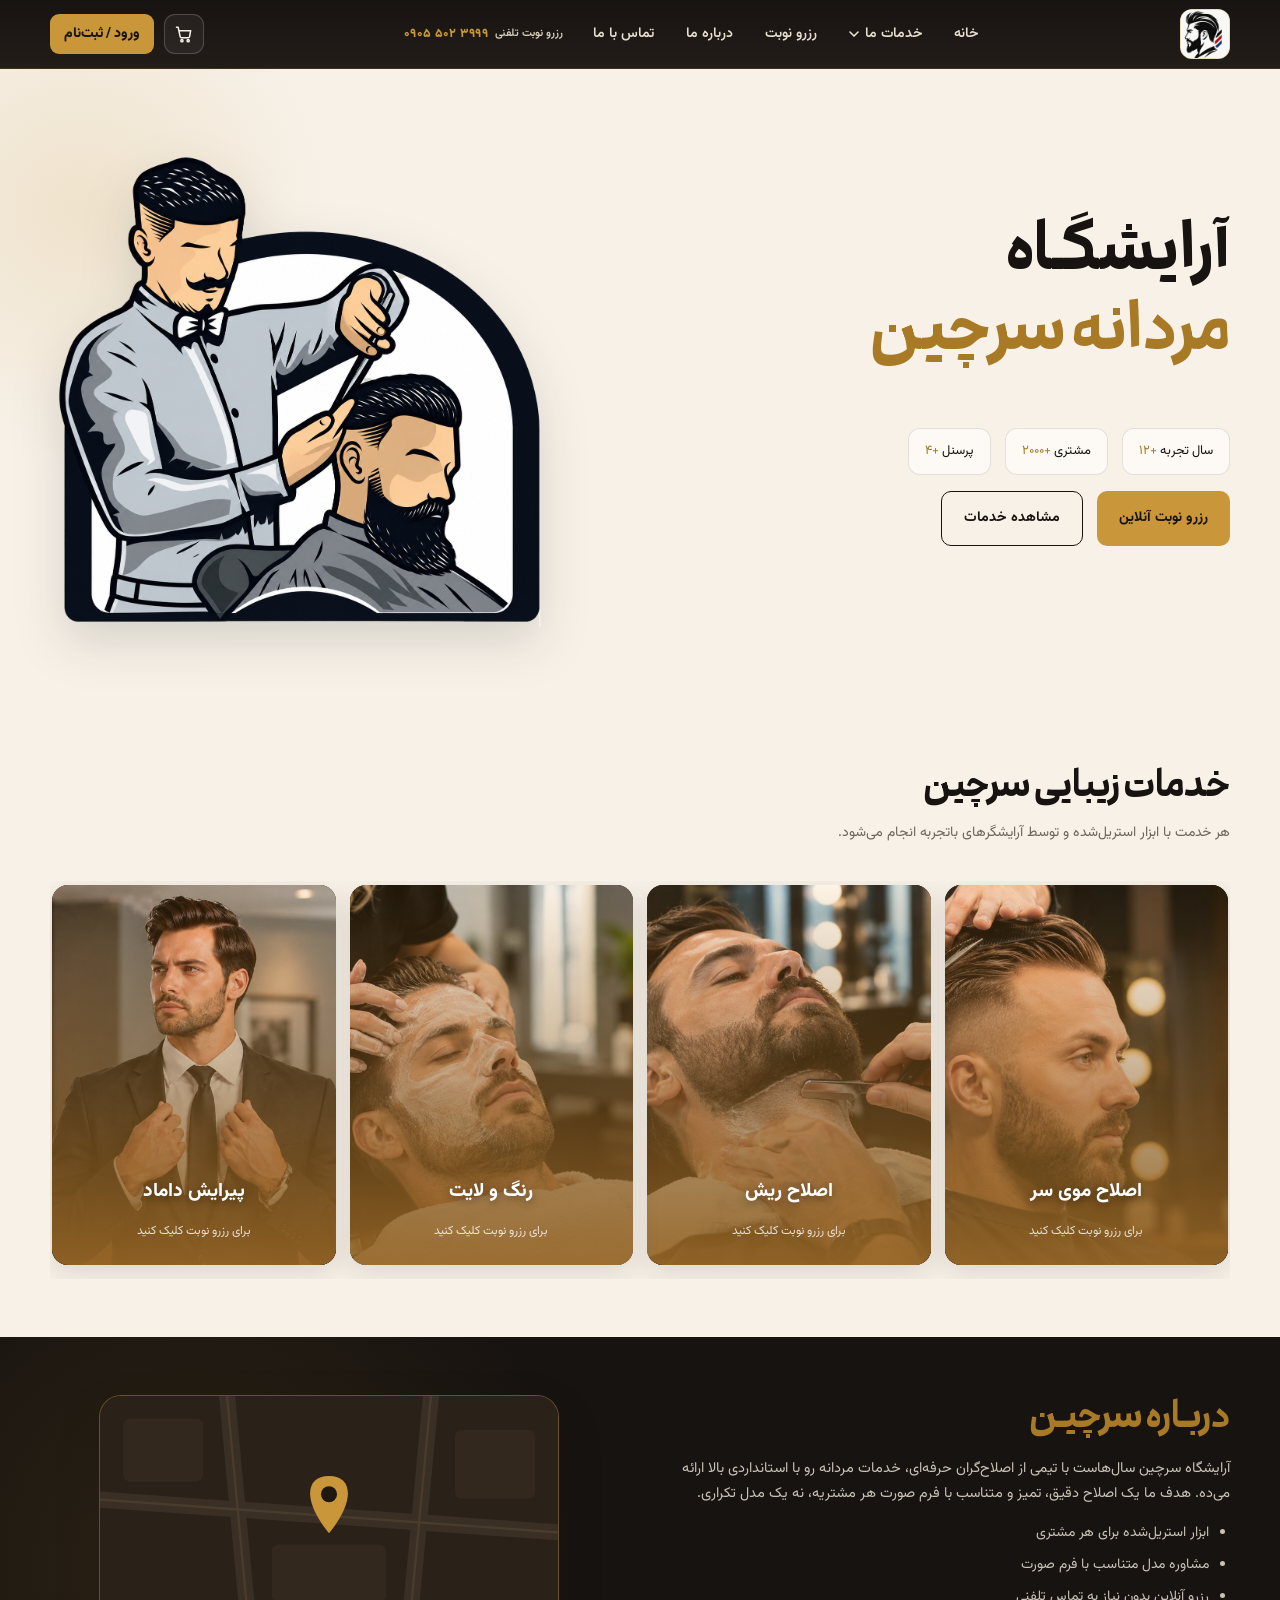
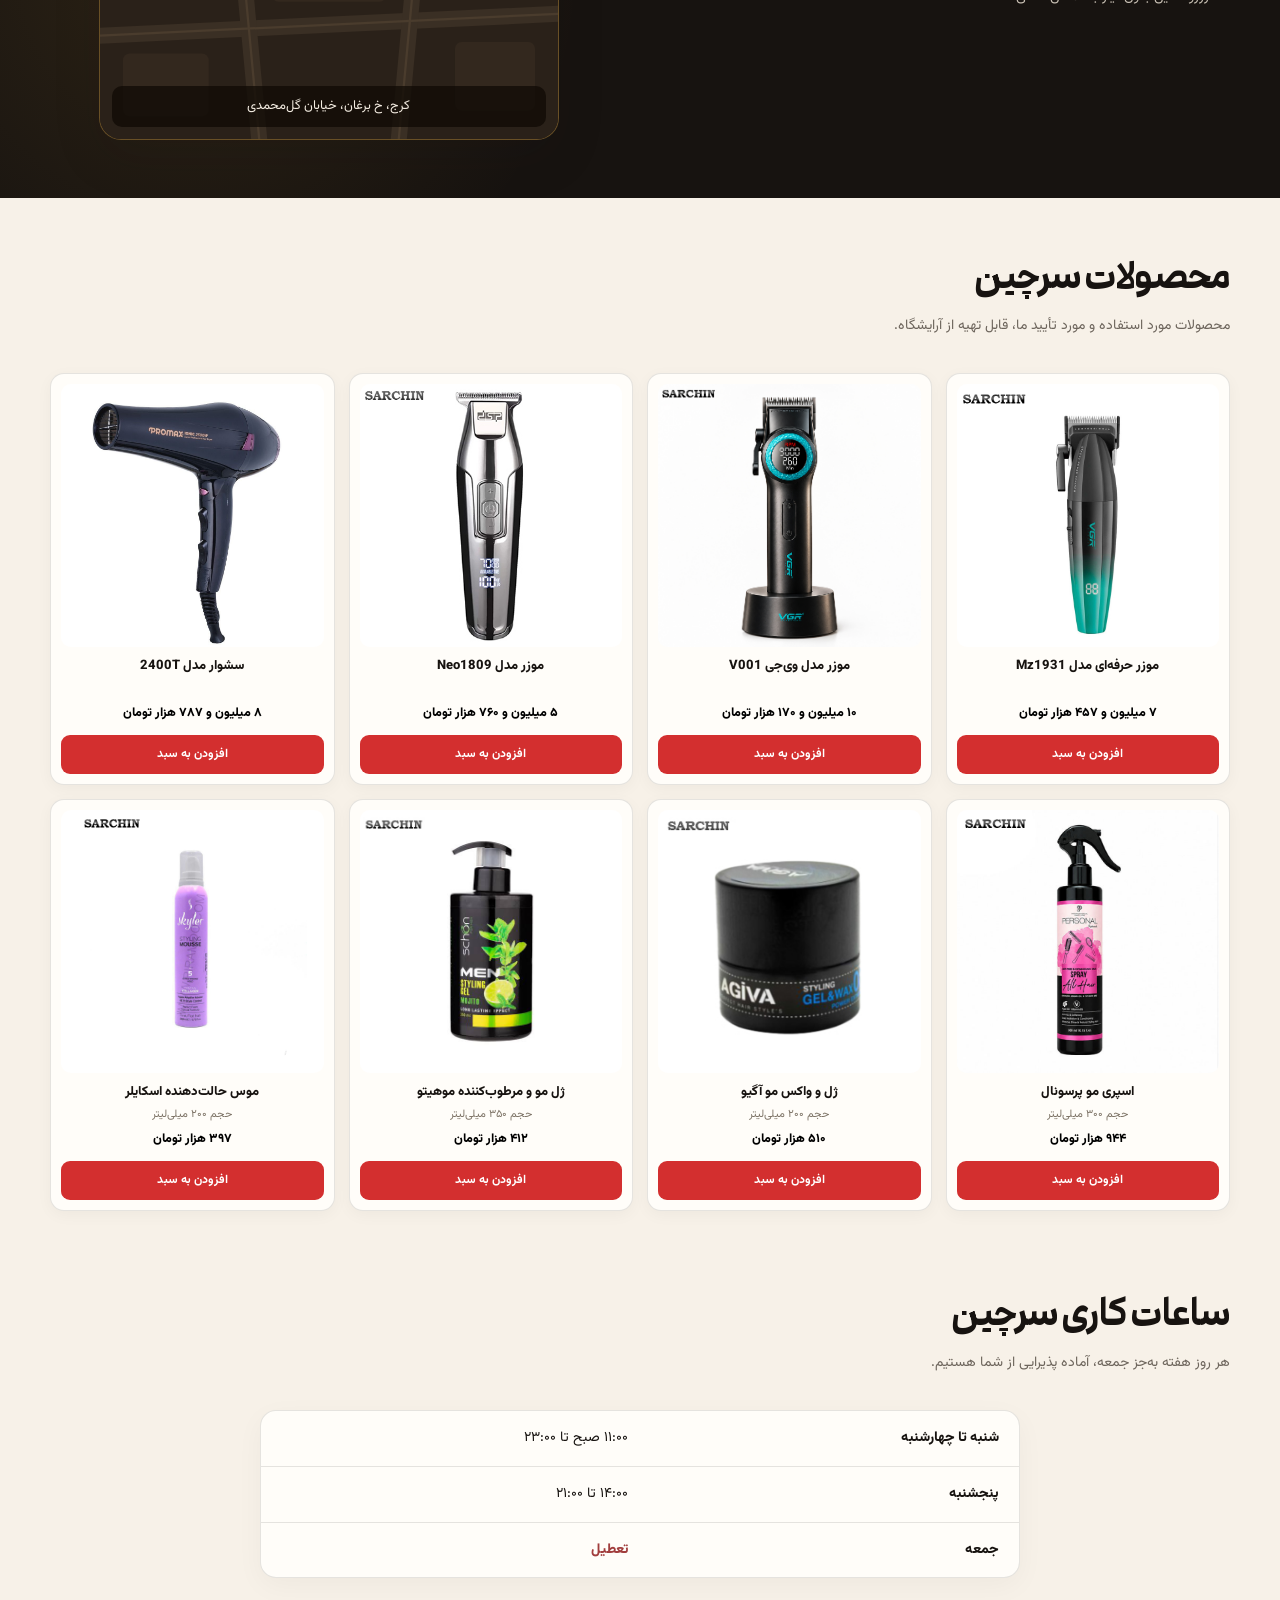
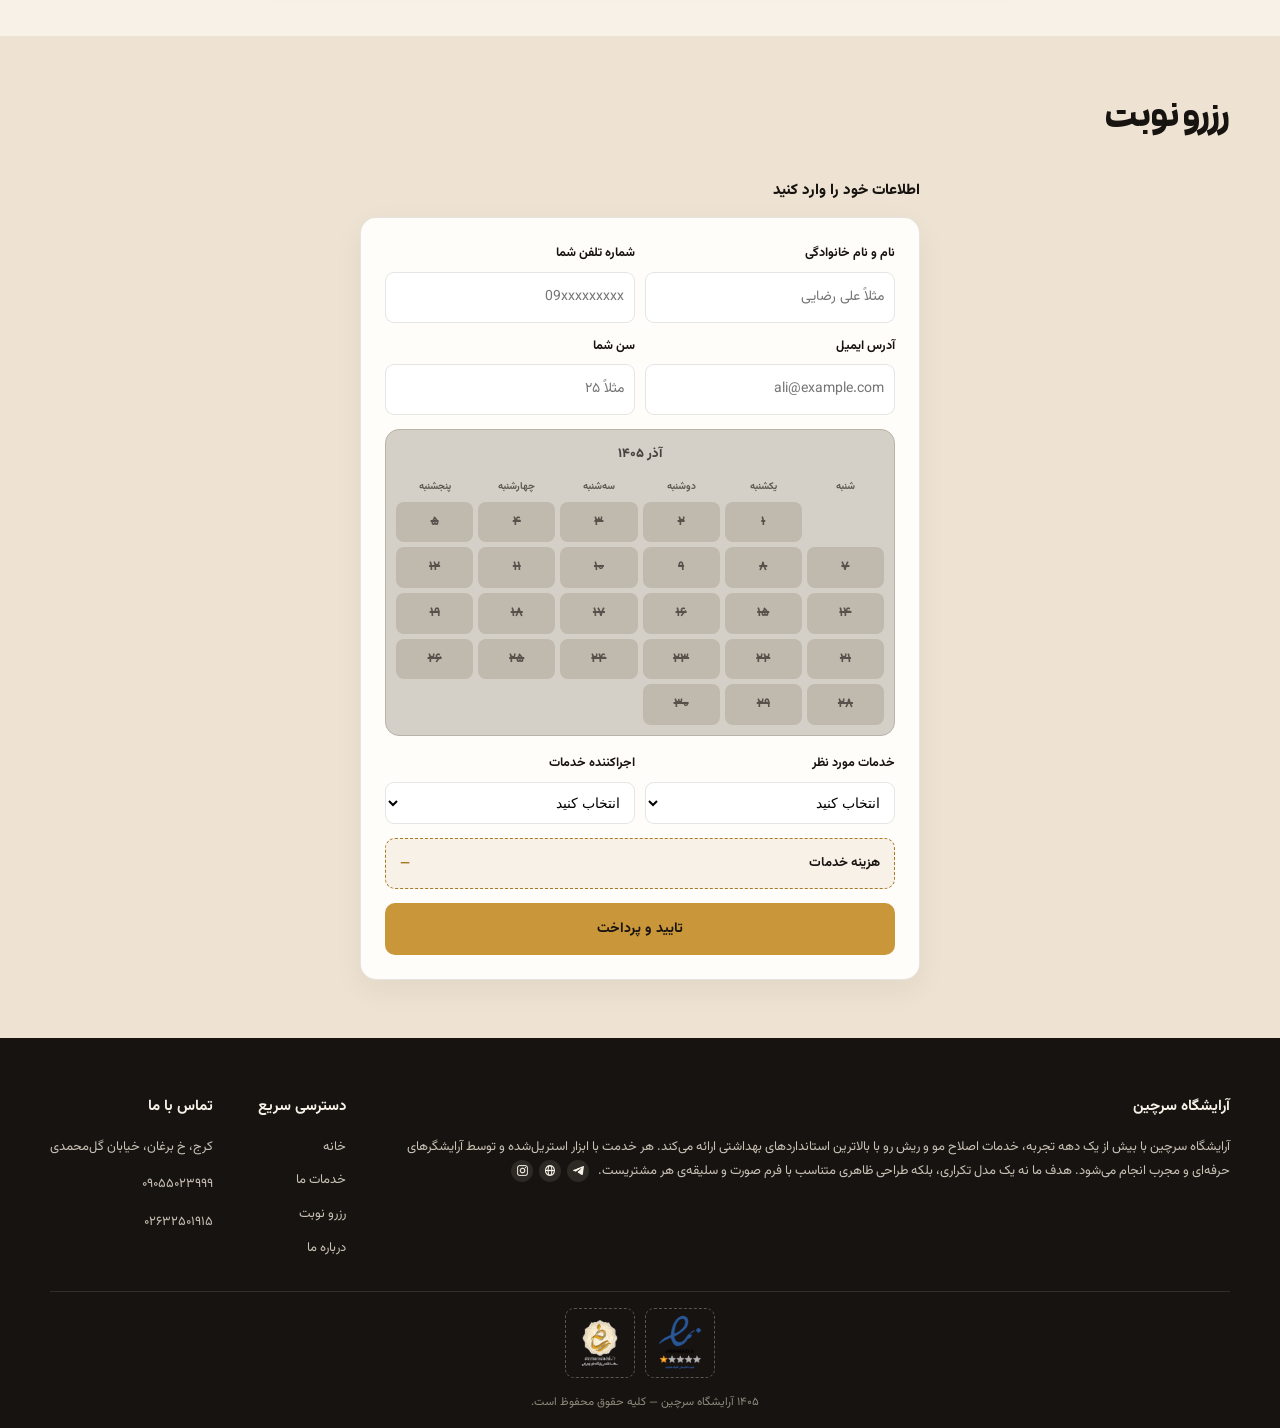
==== index.html @ 387bdfd5 "Add files via upload" ====
<!DOCTYPE html>
<html lang="fa" dir="rtl">
<head>
  <meta charset="UTF-8">
  <meta name="viewport" content="width=device-width, initial-scale=1, viewport-fit=cover">
  <meta name="theme-color" content="#171310">
  <title>آرایشگاه سرچین</title>
  <link rel="stylesheet" href="style.css">
</head>
<body>

<header class="site-header" id="siteHeader">
  <div class="wrap hdr-in">
    <button class="nav-toggle" id="navToggle" type="button" aria-label="منو" aria-expanded="false" aria-controls="mainNav"><i></i><i></i><i></i></button>
    <a class="brand-logo" href="#home" aria-label="آرایشگاه سرچین"><img src="logo.png" alt="لوگوی آرایشگاه سرچین"></a>
    <nav class="main-nav" id="mainNav" aria-label="منوی اصلی">
      <ul class="nav-list">
        <li><a class="nav-link" href="#home">خانه</a></li>
        <li class="has-sub">
          <button class="nav-link sub-toggle" type="button" aria-expanded="false">خدمات ما <svg width="10" height="6" viewBox="0 0 10 6" aria-hidden="true"><path d="M1 1l4 4 4-4" fill="none" stroke="currentColor" stroke-width="1.6" stroke-linecap="round"/></svg></button>
          <ul class="sub-menu">
            <li><a href="#services">اصلاح موی سر</a></li>
            <li><a href="#services">اصلاح ریش</a></li>
            <li><a href="#services">فر و سشوار</a></li>
            <li><a href="#services">پیرایش داماد</a></li>
            <li><a href="#services">رنگ و لایت</a></li>
          </ul>
        </li>
        <li><a class="nav-link" href="#booking">رزرو نوبت</a></li>
        <li><a class="nav-link" href="#about">درباره ما</a></li>
        <li><a class="nav-link" href="#contact">تماس با ما</a></li>
        <li class="phone-li"><a class="hdr-phone" href="tel:09055023999"><span>رزرو نوبت تلفنی</span><b dir="ltr">۰۹۰۵ ۵۰۲ ۳۹۹۹</b></a></li>
      </ul>
    </nav>
    <div class="hdr-tools">
    <button class="hdr-cart" id="cartFab" type="button" aria-label="سبد خرید"><svg width="20" height="20" viewBox="0 0 24 24" fill="none" stroke="currentColor" stroke-width="1.8" stroke-linecap="round" stroke-linejoin="round" aria-hidden="true"><path d="M3 4h2l2.4 11.2a1.5 1.5 0 0 0 1.5 1.2h8.2a1.5 1.5 0 0 0 1.5-1.1L20 8H6"/><circle cx="9.5" cy="20" r="1.3"/><circle cx="17" cy="20" r="1.3"/></svg><span class="cart-count" id="cartCount" hidden>۰</span></button>
    <div class="has-sub acct">
        <button class="acct-btn" id="acctBtn" type="button" aria-expanded="false">
          <span class="acct-av" id="acctAv" hidden></span>
          <span class="acct-label" id="acctLabel">ورود / ثبت‌نام</span>
          <svg class="acct-caret" width="10" height="6" viewBox="0 0 10 6" aria-hidden="true" hidden><path d="M1 1l4 4 4-4" fill="none" stroke="currentColor" stroke-width="1.6" stroke-linecap="round"/></svg>
        </button>
        <ul class="sub-menu" id="acctMenu" hidden>
          <li><a href="#booking">رزرو نوبت جدید</a></li>
          <li><button type="button" id="logoutBtn">خروج از حساب</button></li>
        </ul>
    </div>
    </div>
    <a class="hdr-phone hdr-phone-m" href="tel:09055023999"><span>رزرو نوبت تلفنی</span><b dir="ltr">۰۹۰۵ ۵۰۲ ۳۹۹۹</b></a>
  </div>
</header>
<div class="nav-backdrop" id="navBackdrop"></div>

<section class="hero" id="home">
  <div class="wrap hero-grid">
    <div class="hero-art">
      <img class="barber-image" src="logo barber.png" alt="تصویر آرایشگر در حال اصلاح مو">
    </div>

    <div class="hero-copy">

      <h1 class="font">آرایشگـاه<br><span>مردانه سرچین</span></h1>
    
  
      <ul class="hero-stats">
        <li><b>+۱۲</b> سال تجربه</li>
        <li><b>+۲۰۰۰</b> مشتری</li>
        <li><b>+۴</b> پرسنل</li>
      </ul>
      <div class="hero-cta">
        <a class="btn btn-gold" href="#booking">رزرو نوبت آنلاین</a>
        <a class="btn btn-ghost" href="#services">مشاهده خدمات</a>
      </div>
    </div>
  </div>
</section>

<section id="services">
  <div class="wrap">
    <div class="head"><h2 class="mc-heading">خدمات زیبایی سرچین</h2><p>هر خدمت با ابزار استریل‌شده و توسط آرایشگرهای باتجربه انجام می‌شود.</p></div>
    <div class="svc-row">
      <a class="svc-card" href="#booking" data-service="اصلاح موی سر"><img src="svc-haircut.jpg" alt="اصلاح موی سر" style="object-position:60% 50%" loading="lazy"><div class="svc-txt"><h3>اصلاح موی سر</h3><span class="svc-cta">برای رزرو نوبت کلیک کنید</span></div></a>
      <a class="svc-card" href="#booking" data-service="اصلاح ریش"><img src="svc-beard.jpg" alt="اصلاح ریش" style="object-position:40% 50%" loading="lazy"><div class="svc-txt"><h3>اصلاح ریش</h3><span class="svc-cta">برای رزرو نوبت کلیک کنید</span></div></a>
      <a class="svc-card" href="#booking" data-service="رنگ و لایت"><img src="svc-color.jpg" alt="رنگ و لایت" style="object-position:60% 50%" loading="lazy"><div class="svc-txt"><h3>رنگ و لایت</h3><span class="svc-cta">برای رزرو نوبت کلیک کنید</span></div></a>
      <a class="svc-card" href="#booking" data-service="پیرایش داماد"><img src="svc-groom.jpg" alt="پیرایش داماد" style="object-position:50% 30%" loading="lazy"><div class="svc-txt"><h3>پیرایش داماد</h3><span class="svc-cta">برای رزرو نوبت کلیک کنید</span></div></a>
    </div>
  </div>
</section>

<section class="dark" id="about">
  <div class="wrap about-grid">
    <div>
      <p class="eyebrow mc-heading">دربـاره سرچیـن</p>
      
      <p>آرایشگاه سرچین سال‌هاست با تیمی از اصلاح‌گران حرفه‌ای، خدمات مردانه رو با استانداردی بالا ارائه می‌ده. هدف ما یک اصلاح دقیق، تمیز و متناسب با فرم صورت هر مشتریه، نه یک مدل تکراری.</p>
      <ul>
        <li>ابزار استریل‌شده برای هر مشتری</li>
        <li>مشاوره مدل متناسب با فرم صورت</li>
        <li>رزرو آنلاین بدون نیاز به تماس تلفنی</li>
      </ul>
    </div>
    <div class="about-map" aria-label="موقعیت آرایشگاه سرچین">
      <svg viewBox="0 0 400 300" preserveAspectRatio="xMidYMid slice" aria-hidden="true">
        <rect width="400" height="300" fill="#2a2119"/>
        <g stroke="#3a2f24" stroke-width="14" fill="none" stroke-linecap="round">
          <path d="M-10 90 L410 120"/><path d="M-10 210 L410 190"/><path d="M110 -10 L140 310"/><path d="M290 -10 L260 310"/>
        </g>
        <g stroke="#4a3c2d" stroke-width="2" fill="none"><path d="M-10 90 L410 120"/><path d="M-10 210 L410 190"/><path d="M110 -10 L140 310"/><path d="M290 -10 L260 310"/></g>
        <g fill="#33281e"><rect x="150" y="130" width="100" height="50" rx="6"/><rect x="20" y="20" width="70" height="55" rx="6"/><rect x="310" y="30" width="70" height="60" rx="6"/><rect x="20" y="225" width="75" height="55" rx="6"/><rect x="310" y="215" width="70" height="60" rx="6"/></g>
        <g transform="translate(200 120)"><path d="M0 0 C-22 -26 -22 -50 0 -50 C22 -50 22 -26 0 0Z" fill="#c9973a"/><circle cx="0" cy="-34" r="7" fill="#1f1811"/></g>
      </svg>
      <div class="map-label">کرج، خ برغان، خیابان گل‌محمدی</div>
    </div>
  </div>
</section>





<section id="products">
  <div class="wrap">
    <div class="head"><h2 class="mc-heading">محصولات سرچین</h2><p>محصولات مورد استفاده و مورد تأیید ما، قابل تهیه از آرایشگاه.</p></div>
    <div class="prod-row">
      <div class="prod-card" data-id="mz1931"><a class="pc-link" href="product.html?id=mz1931"><div class="pc-img"><img src="prod-mz1931 one.jpg" alt="موزر حرفه‌ای مدل Mz1931" loading="lazy"></div></a><h3><a href="product.html?id=mz1931">موزر حرفه‌ای مدل Mz1931</a></h3><span class="pc-v">&nbsp;</span><div class="pc-price">۷ میلیون و ۴۵۷ هزار تومان</div><button class="pc-add" type="button" data-add="mz1931">افزودن به سبد</button></div>
      <div class="prod-card" data-id="v001"><a class="pc-link" href="product.html?id=v001"><div class="pc-img"><img src="Premium Black Barber Clipper on Charging Stand one.jpg" alt="موزر مدل وی‌جی V001" loading="lazy"></div></a><h3><a href="product.html?id=v001">موزر مدل وی‌جی V001</a></h3><span class="pc-v">&nbsp;</span><div class="pc-price">۱۰ میلیون و ۱۷۰ هزار تومان</div><button class="pc-add" type="button" data-add="v001">افزودن به سبد</button></div>
      <div class="prod-card" data-id="neo1809"><a class="pc-link" href="product.html?id=neo1809"><div class="pc-img"><img src="prod-neo1809 one.jpg" alt="موزر مدل Neo1809" loading="lazy"></div></a><h3><a href="product.html?id=neo1809">موزر مدل Neo1809</a></h3><span class="pc-v">&nbsp;</span><div class="pc-price">۵ میلیون و ۷۶۰ هزار تومان</div><button class="pc-add" type="button" data-add="neo1809">افزودن به سبد</button></div>
      <div class="prod-card" data-id="dryer"><a class="pc-link" href="product.html?id=dryer"><div class="pc-img"><img src="prod-dryer.jpg" alt="سشوار مدل 2400T" loading="lazy"></div></a><h3><a href="product.html?id=dryer">سشوار مدل 2400T</a></h3><span class="pc-v">&nbsp;</span><div class="pc-price">۸ میلیون و ۷۸۷ هزار تومان</div><button class="pc-add" type="button" data-add="dryer">افزودن به سبد</button></div>
      <div class="prod-card" data-id="spray"><a class="pc-link" href="product.html?id=spray"><div class="pc-img"><img src="prod-spray.jpg" alt="اسپری مو پرسونال" loading="lazy"></div></a><h3><a href="product.html?id=spray">اسپری مو پرسونال</a></h3><span class="pc-v">حجم ۳۰۰ میلی‌لیتر</span><div class="pc-price">۹۴۴ هزار تومان</div><button class="pc-add" type="button" data-add="spray">افزودن به سبد</button></div>
      <div class="prod-card" data-id="agiva"><a class="pc-link" href="product.html?id=agiva"><div class="pc-img"><img src="prod-agiva.jpg" alt="ژل و واکس مو آگیو" loading="lazy"></div></a><h3><a href="product.html?id=agiva">ژل و واکس مو آگیو</a></h3><span class="pc-v">حجم ۲۰۰ میلی‌لیتر</span><div class="pc-price">۵۱۰ هزار تومان</div><button class="pc-add" type="button" data-add="agiva">افزودن به سبد</button></div>
      <div class="prod-card" data-id="mojito"><a class="pc-link" href="product.html?id=mojito"><div class="pc-img"><img src="prod-mojito.jpg" alt="ژل مو و مرطوب‌کننده موهیتو" loading="lazy"></div></a><h3><a href="product.html?id=mojito">ژل مو و مرطوب‌کننده موهیتو</a></h3><span class="pc-v">حجم ۳۵۰ میلی‌لیتر</span><div class="pc-price">۴۱۲ هزار تومان</div><button class="pc-add" type="button" data-add="mojito">افزودن به سبد</button></div>
      <div class="prod-card" data-id="mousse"><a class="pc-link" href="product.html?id=mousse"><div class="pc-img"><img src="prod-mousse.jpg" alt="موس حالت‌دهنده اسکایلر" loading="lazy"></div></a><h3><a href="product.html?id=mousse">موس حالت‌دهنده اسکایلر</a></h3><span class="pc-v">حجم ۲۰۰ میلی‌لیتر</span><div class="pc-price">۳۹۷ هزار تومان</div><button class="pc-add" type="button" data-add="mousse">افزودن به سبد</button></div>
    </div>
  </div>
</section>

<section class="hours" id="hours">
  <div class="wrap">
    <div class="head"><h2 class="mc-heading">ساعات کاری سرچین</h2><p>هر روز هفته به‌جز جمعه، آماده پذیرایی از شما هستیم.</p></div>
    <table>
      <tr><td>شنبه تا چهارشنبه</td><td>۱۱:۰۰ صبح تا ۲۳:۰۰</td></tr>
      <tr><td>پنجشنبه</td><td>۱۴:۰۰ تا ۲۱:۰۰</td></tr>
      <tr><td>جمعه</td><td class="closed">تعطیل</td></tr>
    </table>
  </div>
</section>

<section class="booking" id="booking">
  <div class="wrap">
    <div class="head"><h2 class="mc-heading">رزرو نوبت</h2></div>
    <div class="booking-box">
      <p class="bf-title">اطلاعات خود را وارد کنید</p>
      <form class="bookform" id="bookform">
        <div class="bf-grid">
          <div class="f"><label for="name">نام و نام خانوادگی</label><input id="name" required placeholder="مثلاً علی رضایی"></div>
          <div class="f"><label for="phone">شماره تلفن شما</label><input id="phone" class="ltr-field" required placeholder="09xxxxxxxxx" inputmode="numeric" dir="ltr" maxlength="11" pattern="[0-9]*"></div>
          <div class="f"><label for="email">آدرس ایمیل</label><input id="email" type="email" required placeholder="ali@example.com" dir="ltr" class="ltr-field"></div>
          <div class="f"><label for="age">سن شما</label><input id="age" type="number" min="1" max="120" required placeholder="مثلاً ۲۵" inputmode="numeric"></div>
        </div>
        <div class="cal" id="cal" aria-label="تقویم نوبت‌ها">
          <div class="cal-t" id="calTitle"></div>
          <div class="cal-w"><span>شنبه</span><span>یکشنبه</span><span>دوشنبه</span><span>سه‌شنبه</span><span>چهارشنبه</span><span>پنجشنبه</span></div>
          <div class="cal-g" id="calGrid"></div>
        </div>
        <div class="bf-grid">
          <div class="f"><label for="service">خدمات مورد نظر</label>
            <select id="service" required>
              <option value="" disabled selected>انتخاب کنید</option>
              <option value="اصلاح موی سر">اصلاح موی سر</option>
              <option value="اصلاح ریش">اصلاح ریش</option>
              <option value="رنگ و لایت">رنگ و لایت</option>
              <option value="فرم و سشوار">فر و سشوار</option>
              <option value="پیرایش داماد">پیرایش داماد</option>
              <option value="پاکسازی پوست">پاکسازی پوست</option>
            </select></div>
          <div class="f"><label for="provider">اجراکننده خدمات</label>
            <select id="provider"><option value="">انتخاب کنید</option></select></div>
        </div>
        <div class="cost"><span>هزینه خدمات</span><b id="cost">—</b></div>
        <button class="btn btn-gold" type="submit">تایید و پرداخت</button>
        <div class="ok" id="ok">نوبت شما ثبت شد. منتظرتون هستیم!</div>
      </form>
    </div>
  </div>
</section>

<footer id="contact">
  <div class="wrap">
    <div class="fgrid">
      <div class="f-about">
        
        <div class="f-text">
        <h4>آرایشگاه سرچین</h4>
        <p>آرایشگاه سرچین با بیش از یک دهه تجربه، خدمات اصلاح مو و ریش رو با بالاترین استانداردهای بهداشتی ارائه می‌کند.
          هر خدمت با ابزار استریل‌شده و توسط آرایشگرهای حرفه‌ای و مجرب انجام می‌شود.
          هدف ما نه یک مدل تکراری، بلکه طراحی ظاهری متناسب با فرم صورت و سلیقه‌ی هر مشتریست. <span class="soc-in"><a href="#" aria-label="تلگرام"><img src="icon-telegram-paper.png" alt="تلگرام"></a><a href="#" aria-label="وب‌سایت"><img src="icon-web-paper.png" alt="وب‌سایت"></a><a href="#" aria-label="اینستاگرام"><img src="icon-instagram-paper.png" alt="اینستاگرام"></a></span></p>
        </div>
      </div>
      <div class="f-quick"><h4>دسترسی سریع</h4><a href="#home">خانه</a><a href="#services">خدمات ما</a><a href="#booking">رزرو نوبت</a><a href="#about">درباره ما</a></div>
      <div class="f-contact">
        <h4>تماس با ما</h4>
        <p class="addr-line">کرج، خ برغان، خیابان گل‌محمدی</p>
        <p class="phone-line"><span dir="ltr">۰۹۰۵۵۰۲۳۹۹۹</span></p>
        <p class="phone-line"><span dir="ltr">۰۲۶۳۲۵۰۱۹۱۵</span></p>
      </div>
    </div>
    
    <div class="trust-block">
      <p> </p>
      <div class="trustrow">
      
        <div class="trust"><img src="enamad.png"  class="namad" ></div>
        <div class="trust"><img src="samandehi.png" class="namad"></div>
      </div>
    </div>
    <div class="bottom"><span> ۱۴۰۵ آرایشگاه سرچین — کلیه حقوق محفوظ است.</span><span></span></div>
  </div>
</footer>

<div class="modal-overlay" id="authModal">
  <div class="modal-box">
    <button class="modal-close" id="authClose" type="button" aria-label="بستن">×</button>

    <div class="modal-steps">
      <span class="step-dot active" data-step="1"></span>
      <span class="step-dot" data-step="2"></span>
      <span class="step-dot" data-step="3"></span>
    </div>

    <div class="modal-step active" data-step="1">
      <h3>ورود / ثبت‌نام</h3>
      <p class="sub">برای رزرو نوبت، مشخصاتتون رو وارد کنید</p>
      <label for="authName">نام و نام خانوادگی</label>
      <input id="authName" placeholder="مثلاً علی رضایی">
      <div class="modal-error" id="authNameErr">لطفاً نام و نام خانوادگی رو وارد کنید</div>
      <div class="modal-actions"><button class="btn btn-gold" id="toStep2" type="button">ادامه</button></div>
    </div>

    <div class="modal-step" data-step="2">
      <h3>شماره تماس</h3>
      <p class="sub">کد تایید به این شماره پیامک می‌شه</p>
      <label for="authPhone">شماره موبایل</label>
      <input id="authPhone" class="ltr-field" dir="ltr" inputmode="numeric" maxlength="11" pattern="[0-9]*" placeholder="09xxxxxxxxx">
      <div class="modal-error" id="authPhoneErr">شماره موبایل معتبر نیست</div>
      <div class="modal-actions">
        <button class="btn btn-ghost" id="toStep1" type="button">بازگشت</button>
        <button class="btn btn-gold" id="toStep3" type="button">ارسال کد</button>
      </div>
    </div>

    <div class="modal-step" data-step="3">
      <h3>کد تایید</h3>
      <p class="sub" id="otpSubText">کد ۴ رقمی ارسال‌شده رو وارد کنید</p>
      <div class="otp-row" dir="ltr">
        <input class="otp-digit" maxlength="1" inputmode="numeric" pattern="[0-9]*">
        <input class="otp-digit" maxlength="1" inputmode="numeric" pattern="[0-9]*">
        <input class="otp-digit" maxlength="1" inputmode="numeric" pattern="[0-9]*">
        <input class="otp-digit" maxlength="1" inputmode="numeric" pattern="[0-9]*">
      </div>
      <div class="modal-error" id="authOtpErr">کد وارد شده صحیح نیست</div>
      <div class="modal-actions">
        <button class="btn btn-ghost" id="toStep2b" type="button">بازگشت</button>
        <button class="btn btn-gold" id="verifyOtp" type="button">تایید و ورود</button>
      </div>
    </div>

    <div class="modal-success" id="authSuccess">
      <div class="ok-icon">✓</div>
      <p style="font-weight:800;margin:0 0 4px">خوش اومدید!</p>
      <p style="color:var(--muted);font-size:13px;margin:0">ورود شما با موفقیت انجام شد</p>
    </div>
  </div>
</div>

<script>
// شمارنده‌ی ورود برای اعداد بخش آمار
function animateStats(){
  const items=[...document.querySelectorAll('.hero-stats li')];
  items.forEach((li,index)=>{
    const b=li.querySelector('b');
    if(!b) return;
    const raw=b.textContent.trim();
    const digits=raw.replace(/[^۰-۹0-9]/g,'');
    const target=parseInt(digits.replace(/[۰-۹]/g,d=>String('۰۱۲۳۴۵۶۷۸۹'.indexOf(d))),10);
    if(Number.isNaN(target)) return;
    const prefix=raw.startsWith('+')?' +'.trim():'';
    const plus=raw.includes('+');
    b.textContent=(plus?'+':'')+'۰';
    setTimeout(()=>{
      li.classList.add('counter-ready');
      setTimeout(()=>{
        const start=performance.now(),duration=1200;
        const tick=(now)=>{
          const p=Math.min((now-start)/duration,1), eased=1-Math.pow(1-p,3);
          const n=Math.round(target*eased);
          const fa=String(n).replace(/\d/g,d=>'۰۱۲۳۴۵۶۷۸۹'[d]);
          b.textContent=(plus?'+':'')+fa;
          if(p<1) requestAnimationFrame(tick);
        };
        requestAnimationFrame(tick);
      },650);
    },index*180);
  });
}
if(document.readyState==='loading') document.addEventListener('DOMContentLoaded',animateStats); else animateStats();

// ورود متن آرایشگاه سرچین و دکمه‌های رزرو/مشاهده خدمات، هم‌سبک با باکس‌های آمار
function animateHeroIntro(){
  const title=document.querySelector('.hero h1');
  const ctas=[...document.querySelectorAll('.hero-cta .btn')];
  if(title) setTimeout(()=>title.classList.add('reveal-ready'),60);
  ctas.forEach((btn,i)=>setTimeout(()=>btn.classList.add('reveal-ready'),160+i*140));
}
if(document.readyState==='loading') document.addEventListener('DOMContentLoaded',animateHeroIntro); else animateHeroIntro();

/* ---- اصلاح لندینگ اولیه وقتی آدرس با # باز میشه (مثلاً #about) ---- */
(function(){
  function fixHashScroll(){
    if(!location.hash) return;
    const target=document.querySelector(location.hash);
    if(!target) return;
    const y=target.getBoundingClientRect().top+window.pageYOffset-14;
    window.scrollTo(0,Math.max(y,0));
  }
  window.addEventListener('load',()=>{setTimeout(fixHashScroll,60);setTimeout(fixHashScroll,350)});
})();

/* ---- تقویم ماه جاری (شمسی): شنبه تا پنجشنبه، همه خط‌خورده ---- */
(function(){
  const grid=document.getElementById('calGrid'),title=document.getElementById('calTitle');
  let cells=[],pad=0,label='مهر ۱۴۰۵';
  try{
    const fa=n=>n.toLocaleString('fa-IR',{useGrouping:false});
    const fmt=new Intl.DateTimeFormat('en-u-ca-persian',{month:'numeric',day:'numeric'});
    const pp=dt=>{const o={};fmt.formatToParts(dt).forEach(x=>o[x.type]=+x.value);return o};
    const t=new Date();t.setHours(12,0,0,0);
    const p0=pp(t),first=new Date(t);first.setDate(t.getDate()-(p0.day-1));
    const cur=new Date(first);
    for(let i=0;i<32&&pp(cur).month===p0.month;i++){cells.push({idx:(cur.getDay()+1)%7,d:pp(cur).day});cur.setDate(cur.getDate()+1)}
    pad=cells[0].idx===6?0:cells[0].idx;
    cells=cells.filter(c=>c.idx!==6).map(c=>fa(c.d));
    const lp={};new Intl.DateTimeFormat('fa-IR-u-ca-persian',{month:'long',year:'numeric'}).formatToParts(t).forEach(x=>lp[x.type]=x.value);label=lp.month+' '+lp.year;
  }catch(e){
    pad=4;cells=[];for(let d=1;d<=30;d++){if(![3,10,17,24].includes(d))cells.push(String(d).replace(/\d/g,x=>'۰۱۲۳۴۵۶۷۸۹'[x]))}
  }
  title.textContent=label;
  for(let i=0;i<pad;i++)grid.appendChild(Object.assign(document.createElement('i'),{className:'e'}));
  cells.forEach(t=>{const i=document.createElement('i');i.textContent=t;grid.appendChild(i)});
})();

/* ---- هزینه‌ی خدمات ---- */
const prices={'اصلاح موی سر':'از ۲۵۰ هزار تومان','اصلاح ریش':'از ۱۸۰ هزار تومان','رنگ و لایت':'از ۴۵۰ هزار تومان','پیرایش داماد':'از ۹۰۰ هزار تومان'};
document.getElementById('service').addEventListener('change',e=>{document.getElementById('cost').textContent=prices[e.target.value]||'—'});
const formEl=document.getElementById('bookform');

/* ---- کاروسل عمومی (برای بخش «درباره سرچین» و «نظرات مشتریان») ---- */
function makeCarousel({slides,dotsEl,wheelEl,dotLabel}){
  const count=slides.length;
  let index=0;
  if(!count)return;


  function render(){
    slides.forEach((slide,i)=>{
      const diff=(i-index+count)%count;
      let pos='hidden';
      if(diff===0)pos='center';else if(diff===1)pos='right';else if(diff===count-1)pos='left';
      slide.dataset.pos=pos;
    });
  }
  render();

  const next=()=>{index=(index+1)%count;render()};
  const prev=()=>{index=(index-1+count)%count;render()};
  slides.forEach(slide=>{slide.addEventListener('click',()=>{const pos=slide.dataset.pos;if(pos==='left')prev();else if(pos==='right')next()})});

  if(wheelEl){
    let wheelLock=false;
    wheelEl.addEventListener('wheel',e=>{
      e.preventDefault();
      if(wheelLock)return;
      const delta=Math.abs(e.deltaX)>Math.abs(e.deltaY)?e.deltaX:e.deltaY;
      if(Math.abs(delta)<12)return;
      wheelLock=true;
      if(delta>0)next();else prev();
      setTimeout(()=>wheelLock=false,420);
    },{passive:false});

    let touchStartX=null;
    wheelEl.addEventListener('touchstart',e=>{touchStartX=e.touches[0].clientX},{passive:true});
    wheelEl.addEventListener('touchend',e=>{
      if(touchStartX===null)return;
      const dx=e.changedTouches[0].clientX-touchStartX;
      if(Math.abs(dx)>40){if(dx<0)next();else prev()}
      touchStartX=null;
    });
  }
}

makeCarousel({
  slides:[...document.querySelectorAll('.car-slide')],
  wheelEl:document.getElementById('carViewport'),
  dotLabel:'تصویر'
});

const phoneInput=document.getElementById('phone');
phoneInput.addEventListener('input',()=>{phoneInput.value=phoneInput.value.replace(/[^0-9]/g,'')});

formEl.addEventListener('submit',e=>{e.preventDefault();document.getElementById('ok').style.display='block'});

/* ---- Auth modal (ورود / ثبت‌نام) ---- */
const authModal=document.getElementById('authModal');
const stepDots=[...document.querySelectorAll('.step-dot')];
const modalSteps=[...document.querySelectorAll('.modal-step')];
const authSuccess=document.getElementById('authSuccess');

document.getElementById('authClose').addEventListener('click',closeAuthModal);
authModal.addEventListener('click',e=>{if(e.target===authModal)closeAuthModal()});
document.addEventListener('keydown',e=>{if(e.key==='Escape')closeAuthModal()});

function openAuthModal(){
  authModal.classList.add('open');
  document.body.style.overflow='hidden';
  authSuccess.style.display='none';
  document.querySelector('.modal-steps').style.display='flex';
  modalSteps.forEach(s=>s.style.display='');
  goStep(1);
  document.getElementById('authName').value='';
  document.getElementById('authPhone').value='';
  document.querySelectorAll('.otp-digit').forEach(d=>d.value='');
  document.querySelectorAll('.modal-error').forEach(el=>el.style.display='none');
}
function closeAuthModal(){authModal.classList.remove('open');document.body.style.overflow=''}
function goStep(n){
  modalSteps.forEach(s=>s.classList.toggle('active',+s.dataset.step===n));
  stepDots.forEach(d=>d.classList.toggle('active',+d.dataset.step<=n));
}

document.getElementById('toStep2').onclick=()=>{
  const v=document.getElementById('authName').value.trim();
  document.getElementById('authNameErr').style.display=v?'none':'block';
  if(!v)return;
  goStep(2);
};
document.getElementById('toStep1').onclick=()=>goStep(1);
document.getElementById('toStep2b').onclick=()=>goStep(2);

const authPhone=document.getElementById('authPhone');
authPhone.addEventListener('input',()=>{authPhone.value=authPhone.value.replace(/[^0-9]/g,'').slice(0,11)});

document.getElementById('toStep3').onclick=()=>{
  const v=authPhone.value;
  const ok=/^09[0-9]{9}$/.test(v);
  document.getElementById('authPhoneErr').style.display=ok?'none':'block';
  if(!ok)return;
  document.getElementById('otpSubText').textContent='کد ۴ رقمی ارسال‌شده به '+v+' رو وارد کنید';
  goStep(3);
  setTimeout(()=>document.querySelector('.otp-digit').focus(),50);
};

const otpDigits=[...document.querySelectorAll('.otp-digit')];
otpDigits.forEach((inp,i)=>{
  inp.addEventListener('input',()=>{
    inp.value=inp.value.replace(/[^0-9]/g,'').slice(0,1);
    if(inp.value && otpDigits[i+1])otpDigits[i+1].focus();
  });
  inp.addEventListener('keydown',e=>{
    if(e.key==='Backspace' && !inp.value && otpDigits[i-1]){otpDigits[i-1].focus()}
  });
});

document.getElementById('verifyOtp').onclick=()=>{
  const code=otpDigits.map(d=>d.value).join('');
  const ok=code.length===4;
  document.getElementById('authOtpErr').style.display=ok?'none':'block';
  if(!ok)return;
  modalSteps.forEach(s=>s.style.display='none');
  document.querySelector('.modal-steps').style.display='none';
  setUser(document.getElementById('authName').value.trim());
  authSuccess.style.display='block';
  setTimeout(closeAuthModal,1600);
};

/* ---- Header ---- */
const hdr=document.getElementById('siteHeader'),navToggle=document.getElementById('navToggle'),
      navBackdrop=document.getElementById('navBackdrop');
const mobileMQ=window.matchMedia('(max-width:860px)');
function closeSubs(except){document.querySelectorAll('.has-sub').forEach(li=>{if(li!==except){li.classList.remove('open');const b=li.querySelector(':scope>button');if(b)b.setAttribute('aria-expanded','false')}})}
function setNav(open){document.body.classList.toggle('nav-open',open);navToggle.setAttribute('aria-expanded',open);if(!open)closeSubs()}
navToggle.onclick=()=>setNav(!document.body.classList.contains('nav-open'));
navBackdrop.onclick=()=>setNav(false);
document.querySelectorAll('.has-sub>button').forEach(b=>b.addEventListener('click',e=>{
  if(b.id==='acctBtn'&&!getUser()){setNav(false);openAuthModal();return}
  const li=b.parentElement,open=!li.classList.contains('open');
  closeSubs(li);li.classList.toggle('open',open);b.setAttribute('aria-expanded',open);e.stopPropagation();
}));
document.addEventListener('click',()=>closeSubs());
document.querySelectorAll('.main-nav a').forEach(a=>a.addEventListener('click',()=>{closeSubs();setNav(false)}));
mobileMQ.addEventListener('change',()=>setNav(false));
window.addEventListener('scroll',()=>hdr.classList.toggle('scrolled',scrollY>10),{passive:true});
/* service cards -> preselect service in booking form */
document.querySelectorAll('.svc-card').forEach(c=>c.addEventListener('click',()=>{const s=document.getElementById('service');if(s){s.value=c.dataset.service;s.dispatchEvent(new Event('change'))}}));

/* ---- Logged-in user ---- */
function getUser(){try{return localStorage.getItem('sarchin_user')||''}catch(e){return ''}}
function setUser(n){try{n?localStorage.setItem('sarchin_user',n):localStorage.removeItem('sarchin_user')}catch(e){}renderUser()}
function renderUser(){
  const n=getUser(),btn=document.getElementById('acctBtn');
  document.getElementById('acctLabel').textContent=n||'ورود / ثبت‌نام';
  const av=document.getElementById('acctAv');av.hidden=!n;av.textContent=n?[...n][0]:'';
  document.querySelector('.acct-caret').hidden=!n;
  document.getElementById('acctMenu').hidden=!n;
  btn.classList.toggle('logged',!!n);
  if(!n)document.querySelector('.acct').classList.remove('open');
  const nameInput=document.getElementById('name');if(n&&nameInput&&!nameInput.value)nameInput.value=n;
}
document.getElementById('logoutBtn').onclick=()=>{setUser('');setNav(false)};
renderUser();
/* ورود از صفحه محصول: index.html?login=1 */
try{if(new URLSearchParams(location.search).get('login')==='1'&&!getUser()){openAuthModal();history.replaceState(null,'',location.pathname+location.hash)}}catch(e){}

</script>

<script src="products.js"></script>
<script src="cart.js"></script>
</body>
</html>
---- style.css ----
@import url('https://fonts.googleapis.com/css2?family=Vazirmatn:wght@400;500;600;700;800&family=Lalezar&display=swap');

@font-face{
  font-family: 'MCArtwork';
  src: url('mcartwork-bold.ttf') format('truetype');
  font-weight: 700;
  font-style: normal;
  font-display: swap;
}

:root{
  --ink:#171310;
  --paper:#f7f1e8;
  --paper2:#eee3d2;
  --white:#fffdf9;
  --gold:#c9973a;
  --gold-d:#a97a26;
  --red:#8c3a3a;
  --navy:#233f63;
  --muted:#6d655c;
  --line:rgba(23,19,16,.11);
  --shadow:0 18px 50px rgba(31,24,17,.10);
  --radius:18px;
}

*{box-sizing:border-box}
html{scroll-behavior:smooth}
body{margin:0;overflow-x:clip;background:var(--paper);color:var(--ink);font-family:'Vazirmatn',sans-serif;line-height:1.9}
button,input{font:inherit}
a{color:inherit;text-decoration:none}
img{max-width:100%;display:block}
.wrap{width:min(1180px,calc(100% - 40px));margin:auto}

.btn{display:inline-flex;align-items:center;justify-content:center;border-radius:10px;font-weight:700;transition:.2s;cursor:pointer}
.btn-gold:hover{background:#d7a84e;transform:translateY(-2px)}

/* Hero */
.hero{padding:70px 0 65px;overflow:hidden;position:relative}
.hero::before{content:"";position:absolute;width:520px;height:520px;left:-180px;top:-120px;background:radial-gradient(circle,rgba(201,151,58,.16),transparent 68%);pointer-events:none}
.hero-grid{display:grid;grid-template-columns:minmax(340px,.9fr) minmax(0,1.1fr);align-items:center;gap:65px;direction:ltr}
.hero-copy{direction:rtl;transform:translateY(-10px)}
.eyebrow{display:inline-flex;align-items:center;gap:9px;color:var(--gold-d);font-size:14px;font-weight:700;margin:0 0 9px}
.hero h1{font-family:'MCArtwork','Lalezar',sans-serif;font-weight:400;font-size:clamp(42px,5vw,66px);line-height:1.25;letter-spacing:.5px;margin:0 0 28px}
.hero h1 span{color:var(--gold-d)}
.hero-desc{font-size:15px;font-weight:700;color:var(--gold-d);margin:-16px 0 0}
.hero-stats{list-style:none;display:flex;gap:14px;flex-wrap:wrap;margin:54px 0 0;padding:0}
.hero-stats li{background:rgba(255,253,249,.72);border:1px solid var(--line);border-radius:12px;padding:10px 16px;font-size:13px;font-weight:400;transition:transform .2s ease,box-shadow .2s ease;display:flex;flex-direction:row;align-items:center;gap:3px;white-space:nowrap}
.hero-stats li:hover{transform:translateY(-4px);box-shadow:0 14px 30px rgba(31,24,17,.12)}
.hero-stats b{font-family:inherit;font-weight:400;font-size:13px;color:var(--gold-d);margin:0;order:2;min-width:auto}
.hero-cta{display:flex;gap:14px;margin-top:16px;flex-wrap:wrap}
.btn{padding:13px 22px;font-size:14px;border:0}
.btn-gold{background:var(--gold);color:var(--ink)}
.btn-ghost{border:1.5px solid var(--ink);background:transparent;color:var(--ink)}
.btn-ghost:hover{background:var(--ink);color:var(--paper);transform:translateY(-2px)}
.badges{display:flex;gap:12px;margin-top:34px;flex-wrap:wrap}
.badge{background:rgba(255,253,249,.72);border:1px solid var(--line);border-radius:12px;padding:10px 13px;min-width:145px;transition:transform .2s ease,box-shadow .2s ease}
.badge:hover{transform:translateY(-6px);box-shadow:0 14px 30px rgba(31,24,17,.12)}
.badge b{display:block;font-size:13px;font-weight:400}.badge span{display:block;color:var(--muted);font-size:11px;margin-top:2px}

.hero-art{direction:ltr;position:relative;display:flex;justify-content:center;align-items:center}
.barber-image{width:min(510px,100%);aspect-ratio:1/1;object-fit:contain;filter:drop-shadow(0 20px 25px rgba(23,19,16,.14));border-radius:24px}

/* General sections */
section{padding:58px 0}
.head{max-width:650px;margin-bottom:34px}
.head h2{font-family:'Lalezar',sans-serif;font-weight:400;font-size:36px;line-height:1.35;margin:0 0 8px}
.head p{color:var(--muted);margin:0;font-size:14px}
.grid{display:grid;gap:20px}
.svc{grid-template-columns:repeat(4,1fr)}
.card{background:var(--white);border:1px solid var(--line);border-radius:var(--radius);padding:23px;box-shadow:0 8px 28px rgba(31,24,17,.04);transition:.22s}
.card:hover{transform:translateY(-5px);box-shadow:var(--shadow);border-color:rgba(201,151,58,.4)}
.card h3{font-size:17px;margin:0 0 6px;font-weight:800}
.card p{margin:0;color:var(--muted);font-size:13px;line-height:1.9}.card .price{color:var(--gold-d);font-weight:800;font-size:13px;margin-top:12px}

.dark{background:var(--ink);color:var(--paper);position:relative;overflow:hidden}
.dark::before{content:"";position:absolute;inset:0;background:radial-gradient(circle at 15% 50%,rgba(201,151,58,.12),transparent 35%);pointer-events:none}
.dark .head p,.about-grid>div>p:not(.eyebrow){color:#c9c1b5}
.about-grid{display:grid;grid-template-columns:minmax(0,1fr) minmax(0,1fr);gap:65px;align-items:center;position:relative}
.about-grid>div:first-child{align-self:start}
.about-grid .eyebrow{font-family:'Lalezar',sans-serif;font-weight:400;font-size:30px;line-height:1.3;color:var(--gold-d);margin-bottom:20px}
.about-grid h2{font-family:'Lalezar',sans-serif;font-weight:400;font-size:30px;line-height:1.35;letter-spacing:.3px;margin:0 0 16px;color:var(--paper)}
.about-grid>div:first-child>p:not(.eyebrow){line-height:1.75;margin:0 0 16px;font-size:14.5px}
.about-grid ul{padding-right:21px;margin:0 0 4px;color:#c9c1b5;font-size:14px;line-height:1.7}.about-grid li{margin-bottom:8px}
.about-grid .badges{margin-top:26px;gap:10px}
.about-grid .badge{min-width:0;padding:6px 11px;border-radius:9px}
.about-grid .badge b{font-size:12px}.about-grid .badge span{font-size:10px;margin-top:0;line-height:1.5}
.about-grid .badge{color:var(--ink);background:#fff}
.about-grid .badge b{font-weight:800;color:var(--ink)}
.about-grid .img{border-radius:22px;overflow:hidden;border:1px solid rgba(201,151,58,.4);box-shadow:var(--shadow);max-width:82%;margin:0 auto;aspect-ratio:4/3;align-self:center}
.about-grid .img img{width:100%;height:100%;object-fit:cover;display:block}

/* About-section image carousel: center image sharp, side images blurred + rounded */
.about-carousel{position:relative;width:92%;max-width:92%;margin:0 auto;aspect-ratio:4/3;align-self:center}
.car-viewport{position:relative;width:100%;height:100%;overflow:hidden;border-radius:22px}
.car-slide{position:absolute;top:50%;left:50%;width:62%;height:100%;border-radius:18px;overflow:hidden;border:1px solid rgba(201,151,58,.4);box-shadow:var(--shadow);cursor:pointer;transition:transform .45s ease,filter .45s ease,opacity .45s ease;background:#000}
.car-slide img{width:100%;height:100%;object-fit:cover;display:block}
.car-slide[data-pos="center"]{transform:translate(-50%,-50%) scale(1);filter:blur(0);opacity:1;z-index:3;cursor:default}
.car-slide[data-pos="left"]{transform:translate(-66%,-50%) scale(.82);filter:blur(3px);opacity:.6;z-index:2}
.car-slide[data-pos="right"]{transform:translate(-34%,-50%) scale(.82);filter:blur(3px);opacity:.6;z-index:2}
.car-slide[data-pos="hidden"]{transform:translate(-50%,-50%) scale(.55);filter:blur(3px);opacity:0;z-index:1;pointer-events:none}
.car-dots{display:flex;justify-content:center;gap:7px;margin-top:16px}
.car-dot{width:7px;height:7px;border-radius:50%;background:rgba(244,237,226,.35);cursor:pointer;transition:.2s;border:0;padding:0}
.car-dot.active{background:var(--gold);width:20px;border-radius:4px}
@media(max-width:760px){
  .about-carousel{max-width:100%}
  .car-slide{width:64%}
}

/* Testimonials grid (بخش «نظرات مشتریان») */
.testi-grid{grid-template-columns:repeat(3,1fr)}
.testi-card{text-align:center}
.testi-stars{color:var(--gold-d);font-size:15px;letter-spacing:3px;margin-bottom:10px}
.testi-text{margin:0 0 14px;font-size:13.5px;line-height:1.9;color:var(--ink)}
.testi-name{font-weight:800;font-size:13px;color:var(--gold-d)}

/* Booking */
.booking{background:var(--paper2)}
.booking-box{max-width:480px;margin:0 auto}
.days{display:flex;gap:8px;flex-wrap:wrap;margin-bottom:24px;justify-content:center;padding:4px 0}
.day-btn{padding:9px 15px;border-radius:9px;border:1.5px solid var(--ink);background:transparent;font-size:13px;cursor:pointer;font-weight:700;transition:.2s;flex:0 0 auto}
.day-btn:hover:not(.off){transform:translateY(-2px)}
.day-btn.active{background:var(--ink);color:var(--paper)}.day-btn.off{opacity:.35;border-style:dashed;cursor:not-allowed}
.slots{display:grid;grid-template-columns:repeat(2,1fr);gap:13px;margin-bottom:27px}
.slot{padding:17px 8px;border-radius:12px;border:1.5px solid var(--ink);text-align:center;cursor:pointer;background:var(--white);font-weight:800;font-size:15px;transition:.18s}
.slot:hover:not(.full),.slot.selected{background:var(--gold);border-color:var(--gold-d);transform:translateY(-2px)}
.slot small{display:block;font-weight:500;font-size:11px;margin-top:3px}
.slot.full{background:#f1ece2;color:var(--ink);cursor:not-allowed;opacity:1}
.slot.full small{color:var(--red);font-weight:800}
.warn{display:none;background:#f6e2df;color:#7a2c2c;border:1px solid #d9a9a3;padding:11px 15px;border-radius:10px;font-size:13px;margin-bottom:17px}
.bookform{display:block;background:var(--white);border:1px solid var(--line);border-radius:16px;padding:24px;max-width:100%;box-shadow:0 10px 30px rgba(31,24,17,.06)}
.bookform.show{display:block}.bookform label{display:block;font-size:13px;margin-bottom:6px;font-weight:700}.bookform input{width:100%;padding:12px 13px;border:1.5px solid var(--line);border-radius:9px;background:#fff;font-size:13px;margin-bottom:15px;outline:none;text-align:right}.bookform input:focus{border-color:var(--gold);box-shadow:0 0 0 3px rgba(201,151,58,.13)}
.bookform select{width:100%;padding:12px 13px;border:1.5px solid var(--line);border-radius:9px;background:#fff;font-size:13px;margin-bottom:15px;outline:none;text-align:right}.bookform .btn{width:100%}
.bookform input.ltr-field{text-align:right;direction:ltr}
.ok{display:none;background:#e3efe0;border:1px solid #a9d1a0;color:#2c5a24;padding:13px 15px;border-radius:9px;font-size:13px;margin-top:14px}

/* Hours */
.hours{padding-top:24px}.hours table{width:100%;border-collapse:separate;border-spacing:0;background:var(--white);border:1px solid var(--line);border-radius:16px;overflow:hidden;box-shadow:0 8px 28px rgba(31,24,17,.04)}
.hours td{padding:14px 20px;border-bottom:1px solid var(--line);font-size:14px}.hours tr:last-child td{border-bottom:none}.hours td:first-child{font-weight:800}.hours .closed{color:#a13d3d;font-weight:800}

/* Footer */
footer{background:var(--ink);color:#c9c1b5;padding:55px 0 0}.fgrid{display:grid;grid-template-columns:1.3fr 1fr 1fr;gap:45px;padding-bottom:22px;border-bottom:1px solid rgba(244,237,226,.12);align-items:start}
.fgrid h4{color:var(--paper);font-size:15px;margin:0 0 13px}.fgrid a,.fgrid p{display:block;font-size:13px;margin-bottom:9px;color:#c9c1b5}.fgrid a:hover{color:var(--gold)}
.phone-line{display:flex;align-items:center;gap:7px}
.fgrid .phone-line,.fgrid .addr-line{display:flex;align-items:flex-start;gap:7px}
.line-ic{width:15px;height:15px;flex:none;margin-top:6px;color:var(--gold)}
.socials{display:flex;gap:9px;margin-top:9px;margin-bottom:0}.socials a{width:35px;height:35px;border-radius:50%;background:rgba(244,237,226,.08);display:flex;align-items:center;justify-content:center;transition:.2s}.socials a:hover{background:var(--gold)}.socials img{width:16px;height:16px;object-fit:contain}
.trustrow{display:flex;gap:10px;margin-top:15px;flex-wrap:wrap}
.trust{width:70px;height:70px;border:1.5px dashed rgba(244,237,226,.3);border-radius:9px;display:flex;align-items:center;justify-content:center;padding:5px}
.namad{width:100%;height:100%;object-fit:contain}
.bottom{display:flex;justify-content:center;text-align:center;align-items:center;padding:14px 0;font-size:11.5px;color:#8f887c;flex-wrap:wrap;gap:10px}

/* Auth modal (ورود / ثبت‌نام) */
.modal-overlay{position:fixed;inset:0;background:rgba(23,19,16,.55);backdrop-filter:blur(6px);-webkit-backdrop-filter:blur(6px);display:none;align-items:center;justify-content:center;z-index:1000;padding:20px}
.modal-overlay.open{display:flex}
.modal-box{background:var(--white);border-radius:18px;max-width:400px;width:100%;padding:30px 26px 26px;box-shadow:var(--shadow);position:relative;text-align:right}
.modal-close{position:absolute;top:14px;left:14px;background:none;border:0;font-size:22px;line-height:1;cursor:pointer;color:var(--muted)}
.modal-close:hover{color:var(--ink)}
.modal-steps{display:flex;gap:6px;justify-content:center;margin-bottom:20px}
.modal-steps .step-dot{width:26px;height:4px;border-radius:3px;background:var(--line);transition:.2s}
.modal-steps .step-dot.active{background:var(--gold)}
.modal-step{display:none}
.modal-step.active{display:block}
.modal-step h3{font-family:'Lalezar',sans-serif;font-weight:400;font-size:22px;margin:0 0 6px}
.modal-step p.sub{color:var(--muted);font-size:12.5px;margin:0 0 18px}
.modal-step label{display:block;font-size:13px;font-weight:700;margin-bottom:6px}
.modal-step input{width:100%;padding:12px 13px;border:1.5px solid var(--line);border-radius:9px;font-size:14px;margin-bottom:8px;outline:none;text-align:right;background:#fff}
.modal-step input:focus{border-color:var(--gold);box-shadow:0 0 0 3px rgba(201,151,58,.13)}
.modal-step input.ltr-field{direction:ltr;text-align:right}
.otp-row{display:flex;gap:10px;margin-bottom:8px}
.otp-row input{width:100%;text-align:center;padding:12px 0;font-size:19px;font-weight:800;margin-bottom:0}
.modal-actions{display:flex;gap:10px;margin-top:14px}
.modal-actions .btn{flex:1;padding:12px;font-size:13px}
.modal-error{display:none;color:var(--red);font-size:12px;margin-top:2px}
.modal-success{display:none;text-align:center;padding:10px 0}
.modal-success .ok-icon{width:52px;height:52px;border-radius:50%;background:#e3efe0;color:#2c5a24;display:flex;align-items:center;justify-content:center;margin:0 auto 14px;font-size:26px;font-weight:800}

@media(max-width:980px){
  .hero-grid{gap:35px}.svc{grid-template-columns:repeat(2,1fr)}.testi-grid{grid-template-columns:repeat(2,1fr)}
}
@media(max-width:760px){
  .wrap{width:min(100% - 24px,1180px)}
  .hero{padding:22px 0 30px}.hero-grid{grid-template-columns:1fr;gap:14px}.hero-art{grid-row:1}.barber-image{width:min(270px,70vw)}
  .hero-copy{text-align:center;transform:none}.eyebrow{justify-content:center}.hero-cta,.hero-stats{justify-content:center}
  .hero h1{margin-bottom:14px}.hero-stats{margin-top:18px;gap:8px}.hero-stats li{padding:6px 11px;font-size:12px}.hero-cta{margin-top:12px;gap:10px}
  section{padding:34px 0}.head{margin-bottom:16px}.head h2{font-size:25px;margin-bottom:4px}.head p{font-size:12.5px;line-height:1.8}
  .svc{grid-template-columns:1fr 1fr;gap:10px}.card{padding:13px;border-radius:14px}.card h3{font-size:14.5px}.card p{font-size:12px;line-height:1.7}.card .price{font-size:12px;margin-top:8px}
  .testi-grid{grid-template-columns:1fr 1fr;gap:10px}
  .about-grid{grid-template-columns:minmax(0,1fr);gap:18px}.about-grid .eyebrow{font-size:24px;margin-bottom:8px}
  .about-grid>div:first-child>p:not(.eyebrow){font-size:13px;margin-bottom:10px}.about-grid ul{font-size:12.5px;line-height:1.6}.about-grid li{margin-bottom:4px}
  .about-grid .img{min-height:200px;max-width:100%}.about-carousel{width:100%;max-width:100%;min-height:0;margin-top:0}
  .about-grid .badges{gap:6px;margin-top:14px;flex-wrap:wrap}
  .about-grid .badge{padding:4px 9px;border-radius:8px}.about-grid .badge b{font-size:11px}.about-grid .badge span{display:none}
  .days{gap:6px;margin-bottom:14px}.slots{gap:9px;margin-bottom:16px}.slot{padding:11px 6px;font-size:14px}.bookform{padding:16px}
  .hours{padding-top:6px}.hours td{padding:10px 12px}
  footer{padding-top:28px}.fgrid{grid-template-columns:1fr 1fr;gap:18px 12px;padding-bottom:14px}.f-about{grid-column:1/-1}.fgrid h4{font-size:14px;margin-bottom:8px}.fgrid a,.fgrid p{font-size:12.5px;margin-bottom:6px;line-height:1.7}
  .trustrow{margin-top:8px}.trust{width:58px;height:58px}.bottom{padding:10px 0}
}
@media(max-width:460px){
  .hero h1{font-size:34px}.svc{grid-template-columns:1fr 1fr}.testi-grid{grid-template-columns:1fr}.day-btn{padding:7px 6px;flex:1 0 28%}.hours td{padding:12px 11px;font-size:12px}
  .modal-box{padding:24px 18px 20px}
}

/* Counter entrance animation */
.hero-stats li b{display:inline-block;min-width:auto}
.hero-stats li{opacity:0;transform:translateY(18px)}
.hero-stats li.counter-ready{opacity:1;transform:translateY(0);transition:opacity .45s ease,transform .45s ease}
@media (prefers-reduced-motion:reduce){.hero-stats li{opacity:1;transform:none}}

/* Hero title + CTA entrance animation (same style as the stats boxes) */
.hero h1,.hero-cta .btn{opacity:0;transform:translateY(18px)}
.hero h1.reveal-ready,.hero-cta .btn.reveal-ready{opacity:1;transform:translateY(0);transition:opacity .45s ease,transform .45s ease}
@media (prefers-reduced-motion:reduce){.hero h1,.hero-cta .btn{opacity:1;transform:none}}



/* ================= Header ================= */
html{scroll-padding-top:76px}
.site-header{position:sticky;top:0;z-index:900;background:linear-gradient(180deg,#171310,#221d19);color:var(--paper);border-bottom:1px solid rgba(201,151,58,.22);padding-top:env(safe-area-inset-top,0px);transition:box-shadow .25s,background .25s}
.site-header.scrolled{box-shadow:0 10px 30px rgba(0,0,0,.35);background:rgba(23,19,16,.96);backdrop-filter:blur(10px);-webkit-backdrop-filter:blur(10px)}
.hdr-in{display:grid;grid-template-columns:auto 1fr auto;align-items:center;height:68px;gap:20px}
.brand-logo{justify-self:start;display:block;line-height:0}
.brand-logo img{width:50px;height:50px;object-fit:cover;border-radius:12px;border:1px solid rgba(201,151,58,.35);background:#fff}
.main-nav{justify-self:center;min-width:0}
.hdr-phone{justify-self:end;display:flex;flex-direction:row;align-items:center;gap:7px;padding:4px 2px;border:0;background:none;line-height:1;white-space:nowrap;transition:.2s}
.hdr-phone span{font-size:11px;font-weight:600;color:#d9d0c1}
.hdr-phone b{font-size:12.5px;font-weight:800;color:var(--gold);letter-spacing:.3px}
.hdr-phone:hover b{color:#e0b458}
.hdr-phone-m{display:none}
.phone-li .hdr-phone{padding:4px 12px}
.acct{position:relative;justify-self:end}
@media(max-width:1100px){
  .hdr-in{gap:12px}
  .phone-li .hdr-phone span{display:none}
  .nav-link,.acct-btn{padding:9px 9px;font-size:13.5px}
}
.nav-list{list-style:none;margin:0;padding:0;display:flex;align-items:center;gap:4px}
.nav-list>li{position:relative}
.nav-link,.acct-btn{display:inline-flex;align-items:center;gap:6px;padding:9px 14px;border:0;background:none;color:#e8dfd0;font-size:14px;font-weight:600;border-radius:9px;cursor:pointer;transition:.2s;white-space:nowrap;line-height:1.6}
.nav-link:hover,.has-sub.open>.nav-link,.nav-link.active{color:var(--gold);background:rgba(255,255,255,.06)}
.nav-link svg,.acct-caret{transition:transform .2s}
.has-sub.open>button svg{transform:rotate(180deg)}
.acct-btn{background:var(--gold);color:var(--ink);font-weight:800;margin:0}
.acct-btn:hover{background:#d7a84e}
.acct-btn.logged{background:rgba(255,255,255,.08);color:var(--paper);border:1px solid rgba(201,151,58,.45);padding:5px 12px 5px 10px}
.acct-btn.logged:hover{background:rgba(255,255,255,.14)}
.acct-label{max-width:120px;overflow:hidden;text-overflow:ellipsis}
.acct-av{width:28px;height:28px;border-radius:50%;background:var(--gold);color:var(--ink);display:inline-flex;align-items:center;justify-content:center;font-weight:800;font-size:14px}
.acct-av[hidden],.acct-caret[hidden],.sub-menu[hidden]{display:none!important}
.sub-menu{list-style:none;margin:0;padding:8px;position:absolute;top:calc(100% + 6px);right:0;min-width:190px;background:#211c18;border:1px solid rgba(201,151,58,.28);border-radius:14px;box-shadow:0 20px 40px rgba(0,0,0,.4);opacity:0;visibility:hidden;transform:translateY(8px);transition:.2s;z-index:5}
.acct .sub-menu{right:auto;left:0}
.sub-menu::before{content:"";position:absolute;top:-8px;left:0;right:0;height:8px}
.sub-menu a,.sub-menu button{display:block;width:100%;text-align:right;padding:10px 14px;border:0;background:none;color:#d9d0c1;font-size:13.5px;border-radius:9px;cursor:pointer;transition:.15s}
.sub-menu a:hover,.sub-menu button:hover{background:rgba(201,151,58,.14);color:var(--gold)}
.has-sub.open>.sub-menu{opacity:1;visibility:visible;transform:none}
@media(hover:hover) and (min-width:861px){.has-sub:hover>.sub-menu{opacity:1;visibility:visible;transform:none}.has-sub:hover>.nav-link{color:var(--gold);background:rgba(255,255,255,.06)}.has-sub:hover>button svg{transform:rotate(180deg)}}

.nav-toggle{display:none;width:44px;height:44px;border:1px solid rgba(255,255,255,.18);border-radius:11px;background:rgba(255,255,255,.05);cursor:pointer;flex-direction:column;align-items:center;justify-content:center;gap:5px;padding:0}
.nav-toggle i{display:block;width:20px;height:2px;background:var(--paper);border-radius:2px;transition:.25s}
.nav-open .nav-toggle i:nth-child(1){transform:translateY(7px) rotate(45deg)}
.nav-open .nav-toggle i:nth-child(2){opacity:0}
.nav-open .nav-toggle i:nth-child(3){transform:translateY(-7px) rotate(-45deg)}
.nav-backdrop{display:none}

@media(max-width:860px){
  /* هدر موبایل: بدون همبرگر، همه بخش‌ها در دو ردیف */
  .hdr-in{display:grid;grid-template-columns:repeat(5,1fr);grid-template-rows:46px 34px;height:auto;gap:0 4px;align-items:center;padding-bottom:2px}
  .nav-toggle,.nav-backdrop{display:none!important}
  .main-nav,.nav-list{display:contents}
  .brand-logo{grid-row:1;grid-column:1;justify-self:center}
  .brand-logo img{width:38px;height:38px;border-radius:9px}
  .hdr-phone-m{display:flex}
  .phone-li{display:none}
  .hdr-phone{grid-row:1;grid-column:5;justify-self:center;flex-direction:column;align-items:center;gap:4px;padding:0}
  .hdr-phone span{font-size:9px}
  .hdr-phone b{font-size:11.5px}
  .nav-list>li{grid-row:2;min-width:0;text-align:center}
  .acct{grid-row:1;grid-column:3;justify-self:center}
  .nav-list>li .nav-link{width:100%;justify-content:center;padding:4px 2px;font-size:12px;gap:3px;border-radius:7px}
  .acct-btn{margin:0;width:auto;padding:6px 11px;font-size:11.5px;border-radius:9px;gap:5px}
  .acct-btn.logged{padding:3px 8px 3px 6px}
  .acct-av{width:22px;height:22px;font-size:12px}
  .acct-label{max-width:78px}
  .sub-menu{min-width:165px}
  .acct .sub-menu{left:50%;right:auto;margin-left:-82px}
  .site-header,.site-header.scrolled{-webkit-backdrop-filter:none;backdrop-filter:none}
  .site-header.scrolled{background:#171310}
  .site-header{z-index:1000}
  html{scroll-padding-top:90px}
}


/* Footer brand + logo */
.f-about{display:flex;align-items:flex-start;gap:18px}
.f-logo{width:96px;height:96px;flex:none;object-fit:contain;background:rgba(255,253,249,.96);padding:6px;border-radius:14px;border:1px solid rgba(201,151,58,.4)}
.f-text{min-width:0}
@media(max-width:460px){.f-about{flex-direction:column;align-items:flex-start}.f-logo{width:84px;height:84px}}

@media(max-width:760px){
  .hero-cta .btn{width:auto;padding:8px 16px;font-size:12.5px;border-radius:9px}
  .svc{gap:8px}.card{padding:10px 11px}.card h3{font-size:13.5px;margin-bottom:3px}.card p{font-size:11.5px;line-height:1.6}.card .price{font-size:11.5px;margin-top:6px}
  .about-grid>div:first-child>p:not(.eyebrow){line-height:2.1;margin-bottom:14px}
  .about-grid ul{line-height:2;margin-bottom:8px}.about-grid li{margin-bottom:10px}
}

/* ---- تنظیمات فاصله و چیدمان موبایل (دور سوم) ---- */
.trust-block{text-align:center}.trustrow{justify-content:center}
@media(max-width:760px){
  section{padding:42px 0}
  .head{margin-bottom:24px}.head h2{margin-bottom:9px;line-height:1.5}.head p{line-height:2.1}
  .hero-copy h1{line-height:1.4}.hero-stats{margin-top:24px}.hero-cta{margin-top:18px}
  /* خدمات: باکس‌های کشیده‌تر */
  .card{padding:20px 8px;min-height:118px;display:flex;flex-direction:column;justify-content:center;text-align:center}
  .card h3{margin-bottom:8px}.card p{line-height:1.9;font-size:clamp(9px,calc(3.15vw - 1.9px),11.5px)}.card .price{margin-top:10px}
  /* درباره: فاصله بین متن، سه باکس و عکس */
  .about-grid{gap:30px}
  .about-grid .badges{margin-top:30px;margin-bottom:6px;gap:8px}
  .about-grid ul{margin-bottom:0}
  /* رزرو و ساعات کاری */
  .bookform label{margin-bottom:8px}.bookform input,.bookform select{margin-bottom:18px}
  .hours{padding-top:42px}.hours td{padding:14px 12px}
  /* فوتر */
  .fgrid>div:nth-child(2){padding-right:24px}
  .fgrid p,.fgrid a{margin-bottom:9px}
  .trust-block p{margin:16px 0 4px;font-size:13px}
}

/* خدمات: چهار باکس در یک ردیف (موبایل) */
@media(max-width:760px){
  .svc{grid-template-columns:repeat(4,minmax(0,1fr));gap:6px}
  .card{padding:12px 5px;min-height:0;border-radius:11px;justify-content:flex-start}
  .card h3{font-size:11.5px;line-height:1.6;margin-bottom:5px}
  .card p{font-size:9.5px;line-height:1.75}
  .card .price{font-size:9.5px;line-height:1.6;margin-top:6px}
}

/* ---- رزرو نوبت: فرم دوستونه + تقویم خط‌خورده ---- */
.booking-box{max-width:560px}
.bf-title{margin:0 0 12px;font-size:15px;font-weight:800;color:var(--ink)}
.bookform .bf-grid{display:grid;grid-template-columns:repeat(2,minmax(0,1fr));gap:12px 10px;margin-bottom:14px}
.bookform .f{min-width:0}
.bookform .f label{display:block;font-size:12.5px;font-weight:700;margin:0 0 6px}
.bookform .bf-grid input,.bookform .bf-grid select{width:100%;min-width:0;margin:0;padding:11px 10px;font-size:14px;border-radius:9px;box-sizing:border-box}
.bookform .bf-grid input:focus,.bookform .bf-grid select:focus{border-color:var(--gold-d)}
.cal{background:#d5d0c7;border:1px solid #b9b3a8;border-radius:14px;padding:12px 10px 10px;margin:4px 0 16px}
.cal-t{text-align:center;font-weight:800;font-size:13px;color:#46423d;margin-bottom:10px}
.cal-w,.cal-g{display:grid;grid-template-columns:repeat(6,minmax(0,1fr));gap:5px}
.cal-w{margin-bottom:6px}
.cal-w span{text-align:center;font-size:10px;font-weight:700;color:#5d5952;white-space:nowrap}
.cal-g i{font-style:normal;text-align:center;padding:8px 0;border-radius:8px;background:#bfb9ae;color:#57524b;font-size:13px;font-weight:700;text-decoration:line-through;text-decoration-thickness:1.6px;user-select:none}
.cal-g i.e{background:none}
.cost{display:flex;justify-content:space-between;align-items:center;gap:10px;padding:12px 14px;margin-bottom:14px;border:1.5px dashed var(--gold-d);border-radius:10px;background:var(--paper);font-size:13px}
.cost span{font-weight:700}.cost b{color:var(--gold-d);font-weight:800}
@media(max-width:480px){
  .bookform{padding:14px}
  .bookform .bf-grid{gap:10px 8px}
  .bookform .bf-grid input,.bookform .bf-grid select{padding:10px 8px;font-size:13px}
  .cal-w span{font-size:9px}.cal-g i{padding:7px 0;font-size:12px}.cal-w,.cal-g{gap:4px}
}

/* ---- فوتر: آیکون‌های شبکه اجتماعی در ستون خودشون + آیکون دسترسی سریع ---- */
.f-quick a{display:flex;align-items:center;gap:8px}
.f-quick .line-ic{margin-top:0;width:15px;height:15px}
.f-soc .socials{margin-top:0}
@media(min-width:761px){
  .fgrid{grid-template-columns:1.5fr auto auto;gap:45px}
  .fgrid>.f-quick{padding-right:0}
}
@media(max-width:760px){
  .fgrid>.f-contact{order:3}
}

/* ---- خدمات: کارت‌های افقی با هاله نارنجی ---- */
.svc-row{display:flex;gap:14px;overflow-x:auto;scroll-snap-type:x mandatory;padding:4px 2px 14px;scrollbar-width:none;-webkit-overflow-scrolling:touch}
.svc-row::-webkit-scrollbar{display:none}
.svc-card{position:relative;flex:1 0 0;min-width:240px;height:380px;border-radius:16px;overflow:hidden;scroll-snap-align:start;display:flex;flex-direction:column;justify-content:flex-end;color:#fff;text-decoration:none;isolation:isolate;background:#241c14;box-shadow:0 8px 28px rgba(31,24,17,.12);transition:transform .3s,box-shadow .3s}
.svc-card img{position:absolute;inset:0;width:100%;height:100%;object-fit:cover;z-index:-3;transition:transform .6s}
.svc-card::before{content:"";position:absolute;inset:0;z-index:-1;background:linear-gradient(to top,rgba(245,166,60,.55) 0%,rgba(245,166,60,.3) 45%,rgba(245,166,60,.12) 100%);transition:opacity .45s}
.svc-card::after{content:"";position:absolute;inset:0;z-index:-2;background:linear-gradient(to top,rgba(15,10,5,.85) 0%,rgba(15,10,5,.25) 55%,transparent 100%)}
.svc-txt{padding:22px;text-align:center}
.svc-card h3{margin:0 0 6px;font-size:19px;font-weight:800;color:#fff;text-shadow:0 2px 8px rgba(0,0,0,.45)}
.svc-card p{margin:0;font-size:13px;line-height:1.8;color:rgba(255,255,255,.92);text-shadow:0 1px 6px rgba(0,0,0,.45)}
.svc-card .price{margin-top:8px;font-weight:800;font-size:13px;color:#fff}
.svc-cta{display:block;margin-top:10px;font-size:12px;color:rgba(255,255,255,.8)}
.svc-card:hover,.svc-card:focus-visible{transform:translateY(-5px);box-shadow:var(--shadow)}
.svc-card:hover::before,.svc-card:focus-visible::before{opacity:0}
.svc-card:hover img{transform:scale(1.06)}
@media(max-width:860px){.svc-card{flex:0 0 72%;height:340px}}

/* ---- فوتر: آیکون‌های کوچک آخر متن توضیحات ---- */
.soc-in{display:inline-flex;gap:6px;vertical-align:middle;margin-inline-start:6px}
.soc-in a{width:22px;height:22px;margin:0!important;border-radius:50%;background:rgba(244,237,226,.1);display:inline-flex;align-items:center;justify-content:center;transition:.2s}
.soc-in a:hover{background:var(--gold)}
.soc-in img{width:11px;height:11px;object-fit:contain}

/* ---- خدمات: اسکرول افقی روی موبایل ---- */
.svc-row{touch-action:pan-x pan-y;overscroll-behavior-x:contain}
.svc-card img{pointer-events:none}
@media(max-width:860px){.svc-row{scroll-padding-inline:2px}.svc-card{flex:0 0 74%;min-width:0}}
/* ---- فوتر: بدون آیکون، با برچسب متنی ---- */
.f-quick a{display:block}

/* ---- درباره سرچین: لوکیشن (نقشه نمایشی) ---- */
.about-map{position:relative;width:100%;max-width:460px;aspect-ratio:4/3;margin-inline:auto;align-self:center;border-radius:22px;overflow:hidden;border:1px solid rgba(201,151,58,.4);box-shadow:var(--shadow);background:#2a2119}
.about-map svg{position:absolute;inset:0;width:100%;height:100%;display:block}
.map-label{position:absolute;inset-inline:12px;bottom:12px;padding:8px 12px;border-radius:10px;background:rgba(15,10,5,.75);color:#f4ede2;font-size:13px;text-align:center}
@media(max-width:760px){.about-map{max-width:340px;aspect-ratio:16/10}.map-label{font-size:12px;padding:6px 10px}}
/* ---- تیتر «درباره سرچین» هم‌اندازه بقیه تیترها ---- */
.about-grid .eyebrow{font-size:36px;line-height:1.35;margin-bottom:12px}
@media(max-width:760px){.about-grid .eyebrow{font-size:25px;margin-bottom:6px}}
/* ---- ساعات کاری ---- */
.hours table{width:100%;max-width:760px;margin-inline:auto}
@media(max-width:760px){.hours table{width:94%}}
/* ---- فونت سرتیتر بخش‌ها (بدون هدر و فوتر) ---- */
.mc-heading,.head h2,.about-grid h2,.about-grid .eyebrow{font-family:'MCArtwork','Lalezar',sans-serif;font-weight:700}

/* ---- محصولات (کوچک و شیک) ---- */
.prod-row{display:grid;grid-template-columns:repeat(4,minmax(0,1fr));gap:14px}
.prod-card{background:var(--white,#fff);border:1px solid var(--line);border-radius:14px;padding:10px;text-align:center;box-shadow:0 4px 16px rgba(31,24,17,.04);transition:transform .3s,box-shadow .3s;display:flex;flex-direction:column}
.prod-card:hover{transform:translateY(-3px);box-shadow:var(--shadow)}
.pc-img{aspect-ratio:1/1;border-radius:10px;overflow:hidden;background:#fff;display:flex;align-items:center;justify-content:center}
.pc-img img{width:100%;height:100%;object-fit:contain;display:block}
.prod-card h3{margin:8px 0 2px;font-size:13px;font-weight:800;line-height:1.7}
.pc-v{display:block;font-size:11px;color:#7d7366;min-height:1.6em}
.pc-price{margin-top:2px;font-weight:800;font-size:12.5px;color:var(--gold-d)}
.pc-add{margin-top:10px;padding:8px;border:0;background:#d32f2f;color:#fff;border-radius:9px;font:inherit;font-size:12px;font-weight:700;cursor:pointer;transition:.2s}
.pc-add:hover,.pc-add.done{background:#b71c1c}
@media(max-width:860px){
  .prod-row{display:flex;gap:10px;overflow-x:auto;scroll-snap-type:x mandatory;padding:4px 2px 14px;scrollbar-width:none;-webkit-overflow-scrolling:touch;overscroll-behavior-x:contain}
  .prod-row::-webkit-scrollbar{display:none}
  .prod-card{flex:0 0 44%;scroll-snap-align:start}
}
/* ---- سبد خرید ---- */
.cart-count{position:absolute;top:-5px;right:-5px;min-width:20px;height:20px;padding:0 5px;border-radius:10px;background:var(--gold);color:#1f1811;font-size:11px;font-weight:800;display:flex;align-items:center;justify-content:center}
.cart-overlay{position:fixed;inset:0;z-index:3000;background:rgba(15,10,5,.5);opacity:0;pointer-events:none;transition:opacity .25s}
.cart-overlay.open{opacity:1;pointer-events:auto}
.cart-panel{position:absolute;top:0;bottom:0;left:0;width:min(380px,100%);background:var(--white,#fff);display:flex;flex-direction:column;transform:translateX(-100%);transition:transform .3s}
.cart-overlay.open .cart-panel{transform:none}
.cart-head{display:flex;align-items:center;justify-content:space-between;padding:16px 18px;border-bottom:1px solid var(--line)}
.cart-head h3{margin:0;font-size:17px}.cart-head button{border:0;background:none;font-size:26px;line-height:1;cursor:pointer;color:inherit}
.cart-body{flex:1;overflow-y:auto;padding:8px 18px}
.cart-empty{text-align:center;color:#7d7366;margin-top:40px;font-size:14px}
.cart-item{display:flex;align-items:center;justify-content:space-between;gap:10px;padding:12px 0;border-bottom:1px solid var(--line)}
.ci-t{display:flex;flex-direction:column;gap:3px;font-size:13px;min-width:0}.ci-t span{color:var(--gold-d);font-weight:800;font-size:12.5px}
.ci-q{display:flex;align-items:center;gap:8px;flex:none}
.ci-q button{width:26px;height:26px;border-radius:50%;border:1px solid var(--line);background:#fff;cursor:pointer;font-size:15px;line-height:1}
.cart-foot{padding:14px 18px 18px;border-top:1px solid var(--line)}
.cart-total{display:flex;justify-content:space-between;font-size:14px;margin-bottom:12px}.cart-total b{color:var(--gold-d)}
.cart-order{display:block;text-align:center;padding:11px;border-radius:10px;background:var(--ink);color:#f4ede2;text-decoration:none;font-weight:800;font-size:14px}
.cart-clear{display:block;width:100%;margin-top:8px;padding:8px;border:0;background:none;color:#7d7366;font:inherit;font-size:12.5px;cursor:pointer}

/* ---- سبد خرید در هدر ---- */
.hdr-tools{display:flex;align-items:center;gap:10px;justify-self:end}
.hdr-cart{position:relative;width:40px;height:40px;border-radius:11px;border:1px solid rgba(255,255,255,.18);background:rgba(255,255,255,.05);color:var(--paper);display:inline-flex;align-items:center;justify-content:center;cursor:pointer;padding:0;transition:.2s}
.hdr-cart:hover{background:rgba(255,255,255,.12)}
@media(max-width:860px){
  .hdr-tools{display:contents}
  .hdr-cart{grid-row:1;grid-column:4;justify-self:center;width:34px;height:34px;border-radius:9px}
  .hdr-cart svg{width:18px;height:18px}
}

/* ---- لینک کارت محصول ---- */
.pc-link{display:block;color:inherit;text-decoration:none}
.prod-card h3 a{color:inherit;text-decoration:none}.prod-card h3 a:hover{color:var(--gold-d)}
a.pc-add{display:block;text-decoration:none}
/* ---- سبد: عکس، فرم ثبت سفارش ---- */
.ci-img{width:52px;height:52px;border-radius:9px;border:1px solid var(--line);background:#fff;flex:none;overflow:hidden}
.ci-img img{width:100%;height:100%;object-fit:contain;display:block}
.ci-t a{color:inherit;text-decoration:none}.ci-t small{color:#a13d3d;font-size:11px}
.ci-q button:disabled{opacity:.35;cursor:not-allowed}
button.cart-order{width:100%;border:0;cursor:pointer;font:inherit;font-size:14px}
.ck-sum{font-size:13px;border:1px solid var(--line);border-radius:10px;padding:8px 12px;margin:10px 0 16px}
.ck-sum div{display:flex;justify-content:space-between;gap:10px;padding:4px 0}
.ck-sum .ck-t{border-top:1px solid var(--line);margin-top:4px;padding-top:8px;font-weight:800}
.ck-f{display:block;margin-bottom:12px;font-size:13px}
.ck-f input{width:100%;margin-top:5px;padding:11px 12px;border:1.5px solid var(--line);border-radius:9px;font:inherit;background:#fff;box-sizing:border-box;outline:none}
.ck-f input:focus{border-color:var(--gold)}
.ck-err{color:#a13d3d;font-size:12px;min-height:1.3em;margin:0}
.cart-done{text-align:center;padding:34px 6px;line-height:2.1;font-size:14px}
.cart-done .ok{width:54px;height:54px;border-radius:50%;background:#2e7d32;color:#fff;font-size:28px;display:flex;align-items:center;justify-content:center;margin:0 auto 14px}
/* ---- صفحه محصول ---- */
.pp{padding:24px 0 50px}
.crumb{font-size:12.5px;color:#7d7366;margin-bottom:18px;display:flex;gap:8px;flex-wrap:wrap;align-items:center}
.crumb a{color:inherit;text-decoration:none}.crumb a:hover{color:var(--gold-d)}
.pp-grid{display:grid;grid-template-columns:minmax(0,1fr) minmax(0,1.05fr);gap:38px;align-items:start}
.pp-gal{position:sticky;top:90px}
.pp-main{aspect-ratio:1/1;background:#fff;border:1px solid var(--line);border-radius:18px;display:flex;align-items:center;justify-content:center;overflow:hidden}
.pp-main img{width:100%;height:100%;object-fit:contain;display:block}
.pp-thumbs{display:flex;gap:10px;margin-top:12px;overflow-x:auto;scrollbar-width:none}
.pp-thumbs button{width:70px;height:70px;border:1.5px solid var(--line);border-radius:10px;background:#fff;padding:3px;cursor:pointer;flex:none}
.pp-thumbs button.on{border-color:var(--gold-d)}
.pp-thumbs img{width:100%;height:100%;object-fit:contain;display:block}
.pp-meta{display:flex;gap:8px;flex-wrap:wrap;margin-bottom:10px}
.pp-tag{font-size:12px;padding:3px 11px;border-radius:20px;background:rgba(201,151,58,.14);color:var(--gold-d);font-weight:700}
.pp-info h1{font-size:24px;line-height:1.6;margin:0 0 4px;font-weight:800}
.pp-price{font-size:24px;font-weight:800;color:var(--gold-d);margin:12px 0}
.pp-short{line-height:2;color:#4a4339;font-size:14px;margin:0}
.pp-feat{list-style:none;padding:0;margin:14px 0 0;display:grid;gap:8px}
.pp-feat li{position:relative;padding-right:20px;font-size:13.5px;line-height:1.8}
.pp-feat li::before{content:"";position:absolute;right:2px;top:.72em;width:8px;height:8px;border-radius:50%;background:var(--gold)}
.pp-buy{display:flex;gap:10px;align-items:center;flex-wrap:wrap;margin-top:20px}
.pp-qty{display:inline-flex;align-items:center;border:1.5px solid var(--line);border-radius:11px;overflow:hidden;background:#fff}
.pp-qty button{width:40px;height:44px;border:0;background:none;font-size:18px;cursor:pointer}
.pp-qty span{min-width:32px;text-align:center;font-weight:800}
.pp-add{flex:1;min-width:160px;height:46px;border:0;border-radius:11px;background:#d32f2f;color:#fff;font:inherit;font-weight:800;font-size:14px;cursor:pointer;transition:.2s}
.pp-add:hover{background:#b71c1c}
.pp-note{font-size:12.5px;color:#7d7366;margin:8px 0 0;min-height:1.5em}
.pp-cartlink{margin-top:6px;width:100%;height:44px;border:1.5px solid var(--ink);border-radius:11px;background:transparent;color:var(--ink);font:inherit;font-weight:700;font-size:13.5px;cursor:pointer}
.pp-cartlink:hover{background:var(--ink);color:#f4ede2}
.pp-perks{display:grid;grid-template-columns:1fr 1fr;gap:10px;margin-top:18px}
.pp-perks div{border:1px solid var(--line);border-radius:12px;padding:10px 12px;font-size:12.5px;line-height:1.9;background:#fff}
.pp-tabs{margin-top:46px}
.pp-tabbar{display:flex;gap:6px;border-bottom:1px solid var(--line)}
.pp-tabbar button{border:0;background:none;padding:12px 20px;font:inherit;font-weight:800;font-size:14px;color:#7d7366;cursor:pointer;border-bottom:2.5px solid transparent;margin-bottom:-1px}
.pp-tabbar button.on{color:var(--ink);border-color:var(--gold)}
.pp-panel{padding:20px 4px;line-height:2.15;font-size:14px}.pp-panel p{margin:0 0 10px}.pp-panel[hidden]{display:none}
.pp-specs{width:100%;border-collapse:collapse;background:#fff;border:1px solid var(--line);border-radius:12px;overflow:hidden}
.pp-specs td{padding:11px 14px;border-bottom:1px solid var(--line);font-size:13.5px}
.pp-specs td:first-child{width:34%;font-weight:800;background:rgba(0,0,0,.025)}
.pp-specs tr:last-child td{border-bottom:0}
.pp-sim{margin-top:50px;padding:0}
.pp-sim h2{font-size:26px;margin:0 0 16px}
.pp-404{text-align:center;padding:60px 0}.pp-404 a{display:inline-block;padding:12px 24px;margin-top:10px}
@media(max-width:860px){
  .pp{padding-top:14px}
  .pp-grid{grid-template-columns:minmax(0,1fr);gap:20px}
  .pp-gal{position:static}
  .pp-info h1{font-size:20px}
  .pp-price{font-size:21px}
  .pp-tabbar button{padding:11px 14px}
  .pp-sim h2{font-size:21px}
}
/* ---- اصلاح: نشان تعداد سبد و برند هدر در صفحه محصول ---- */
.cart-count[hidden]{display:none!important}
.brand{display:flex;align-items:center;gap:10px;text-decoration:none;color:var(--paper)}
.brand img.brand-logo{width:44px;height:44px;object-fit:cover;border-radius:11px;border:1px solid rgba(201,151,58,.35);background:#fff;display:block}
.brand-t{font-weight:800;font-size:15px;white-space:nowrap}.brand-t em{font-style:normal;color:var(--gold)}
@media(max-width:860px){
  .brand{grid-row:1;grid-column:1;justify-self:center}
  .brand img.brand-logo{width:38px;height:38px;border-radius:9px}
  .brand-t{display:none}
}

/* قیمت‌ها مشکی */
.pp-price,.pc-price{color:#000}

/* گالری محصول */
.pp-main{position:relative}
.pp-zoom{all:unset;box-sizing:border-box;width:100%;height:100%;display:flex;align-items:center;justify-content:center;cursor:zoom-in}
.pp-zoom:focus-visible{outline:2px solid var(--gold-d);outline-offset:-4px}
.pp-nav{position:absolute;top:50%;transform:translateY(-50%);width:34px;height:34px;border-radius:50%;border:1px solid rgba(0,0,0,.12);background:rgba(255,255,255,.92);color:#222;font-size:22px;line-height:1;display:flex;align-items:center;justify-content:center;cursor:pointer;padding:0 0 3px;opacity:0;transition:opacity .2s}
.pp-main:hover .pp-nav,.pp-nav:focus-visible{opacity:1}
.pp-prev{right:10px}.pp-next{left:10px}
.pp-count{position:absolute;bottom:10px;left:12px;font-size:11.5px;color:#555;background:rgba(255,255,255,.9);border:1px solid rgba(0,0,0,.08);border-radius:20px;padding:2px 9px}
@media (hover:none){.pp-nav{opacity:.9;width:30px;height:30px}}
.pp-thumbs{gap:8px}
.pp-thumbs button{width:58px;height:58px;border-radius:9px;opacity:.75;transition:opacity .15s,border-color .15s}
.pp-thumbs button:hover,.pp-thumbs button.on{opacity:1}
/* لایت‌باکس */
.lb{position:fixed;inset:0;z-index:2000;background:rgba(14,11,9,.98);display:flex;flex-direction:column}
.lb[hidden]{display:none}
.lb-top{display:flex;align-items:center;justify-content:space-between;padding:12px 16px;color:#d9d0c1;font-size:13px}
.lb-x{all:unset;cursor:pointer;width:38px;height:38px;border-radius:50%;display:flex;align-items:center;justify-content:center;font-size:26px;color:#fff;background:rgba(255,255,255,.1)}
.lb-x:hover{background:rgba(255,255,255,.2)}
.lb-stage{flex:1;min-height:0;display:flex;align-items:center;justify-content:center;gap:10px;padding:0 12px;position:relative}
.lb-img{max-width:100%;max-height:100%;object-fit:contain;background:#fff;border-radius:12px;min-width:0}
.lb-nav{all:unset;flex:none;cursor:pointer;width:42px;height:42px;border-radius:50%;background:rgba(255,255,255,.12);color:#fff;font-size:28px;display:flex;align-items:center;justify-content:center;padding-bottom:3px;box-sizing:border-box}
.lb-nav:hover{background:rgba(255,255,255,.24)}
.lb-thumbs{display:flex;justify-content:center;gap:8px;padding:14px 12px 18px;overflow-x:auto}
.lb-thumbs button{all:unset;cursor:pointer;flex:none;width:62px;height:62px;border-radius:9px;background:#fff;border:2px solid transparent;opacity:.6;box-sizing:border-box;padding:3px}
.lb-thumbs button.on{border-color:var(--gold);opacity:1}
.lb-thumbs img{width:100%;height:100%;object-fit:contain;display:block}
@media (max-width:640px){.lb-nav{display:none}.lb-thumbs button{width:52px;height:52px}}
/* کادرهای تحویل و پرداخت */
.pp-perks{align-items:stretch;gap:10px}
.pp-perks .pp-perk{display:flex;align-items:center;gap:11px;padding:12px 14px;line-height:1.6;font-size:13px}
.pp-perk b{font-weight:700;color:#1b1713}
.pp-ico{flex:none;width:38px;height:38px;border-radius:10px;background:#f3ece0;color:#8a6a2a;display:flex;align-items:center;justify-content:center}
.pp-payico{flex:none;width:38px;height:38px;border-radius:10px;display:block}
.pp-pay{border-color:#cfdcff;background:#f5f8ff}
@media (max-width:520px){.pp-perks{grid-template-columns:1fr}}

/* ---- اصلاحات سبد خرید: بالاتر از هدر، دکمه‌ها کامل ---- */
.cart-panel{max-width:100%}
.cart-order{width:100%;border:0;cursor:pointer;font:inherit;font-weight:800;box-sizing:border-box}
.cart-head button{padding:0 4px}
/* ---- ناحیه خرید: قیمت + تعداد + افزودن ---- */
.pp-buybox{display:flex;align-items:center;gap:14px 18px;flex-wrap:wrap;margin-top:20px;padding:14px 16px;background:#fff;border:1px solid var(--line);border-radius:16px}
.pp-buybox .pp-price{margin:0;flex:none;color:#000;font-size:22px}
.pp-buybox .pp-buy{margin:0;flex:1;min-width:250px;flex-wrap:nowrap}
.pp-buybox .pp-add{min-width:0}
/* عکس اصلی: فاصله‌ی برابر از بالا و پایین */
.pp-zoom{padding:20px}
.pp-zoom img{width:100%;height:100%;object-fit:contain}
/* thumbnailها وسط‌چین زیر عکس */
.pp-thumbs{justify-content:flex-start}
.pp-thumbs button:first-child{margin-inline-start:auto}
.pp-thumbs button:last-child{margin-inline-end:auto}
/* کادرهای تحویل و دیجی‌پی هم‌اندازه */
.pp-ico,.pp-payico{width:46px;height:46px;border-radius:12px}
.pp-perks .pp-perk{padding:12px 14px;gap:12px;text-decoration:none;color:inherit;min-height:70px;box-sizing:border-box}
a.pp-pay{transition:border-color .15s,box-shadow .15s}
a.pp-pay:hover{border-color:#8fb0ff;box-shadow:0 2px 10px rgba(0,70,255,.12)}
a.pp-pay:focus-visible{outline:2px solid #0046ff;outline-offset:2px}
@media (max-width:520px){.pp-buybox{flex-direction:column;align-items:stretch}.pp-buybox .pp-buy{min-width:0}}
.pp-perks .pp-perk{display:flex;align-items:center;border:1px solid var(--line);border-radius:14px;background:#fff}
.pp-perks a.pp-pay{border-color:#cfdcff;background:#f5f8ff}

/* چیدمان صفحه محصول: متن‌ها پایین، فضای خالی بالا */
@media(min-width:861px){.pp-info{align-self:end}}
/* کد تخفیف */
.ck-code{display:flex;gap:8px;margin-top:5px}
.ck-code input{margin-top:0;flex:1;min-width:0;text-transform:uppercase}
.ck-code input::placeholder{text-transform:none}
.ck-code button{flex:none;padding:0 16px;border:1.5px solid var(--ink);border-radius:9px;background:transparent;color:var(--ink);font:inherit;font-weight:800;font-size:13px;cursor:pointer}
.ck-code button:hover{background:var(--ink);color:#f4ede2}
.ck-ok{color:#2e7d32;font-size:12.5px;min-height:1.3em;margin:4px 0 0}
.ck-d{color:#2e7d32}
/* پایین کادرها هم‌تراز پایین عکس اصلی (نه ردیف thumbnailها) */
@media(min-width:861px){.pp-grid:has(.pp-thumbs) .pp-info{margin-bottom:70px}}
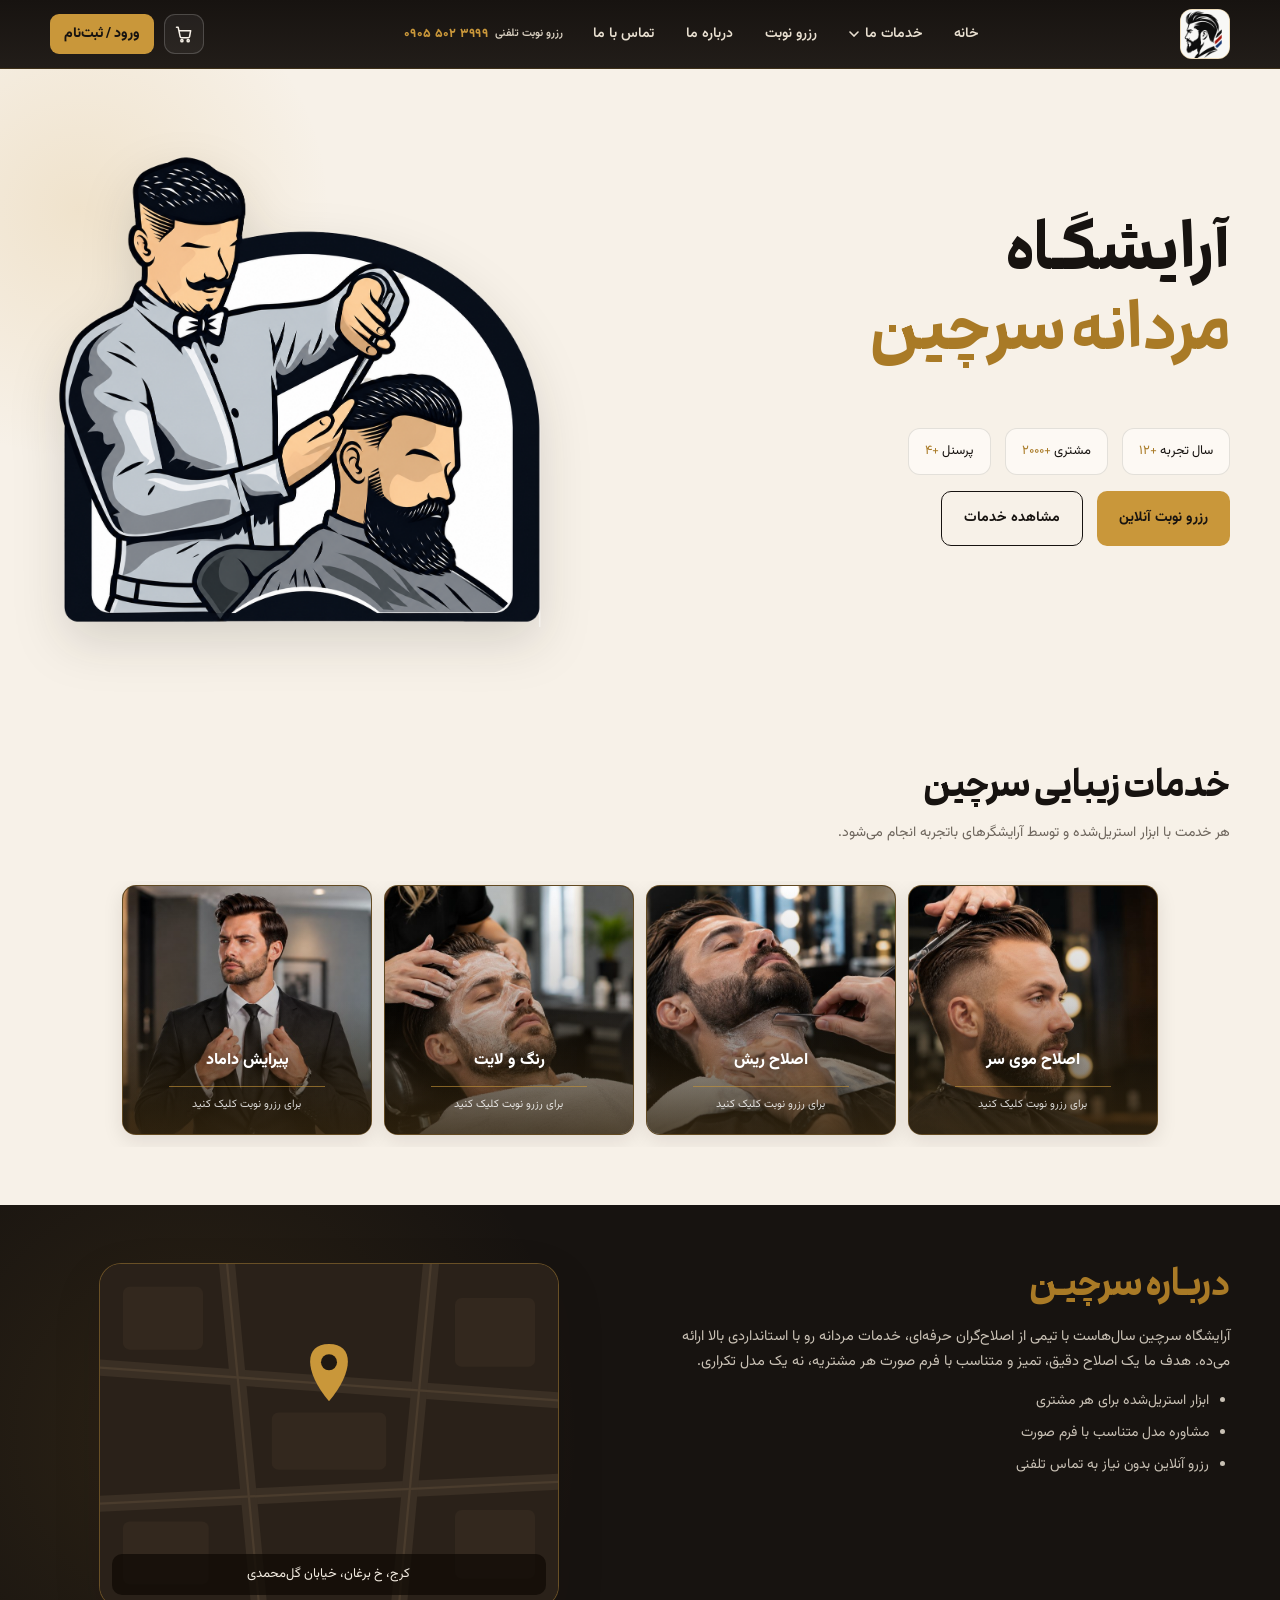
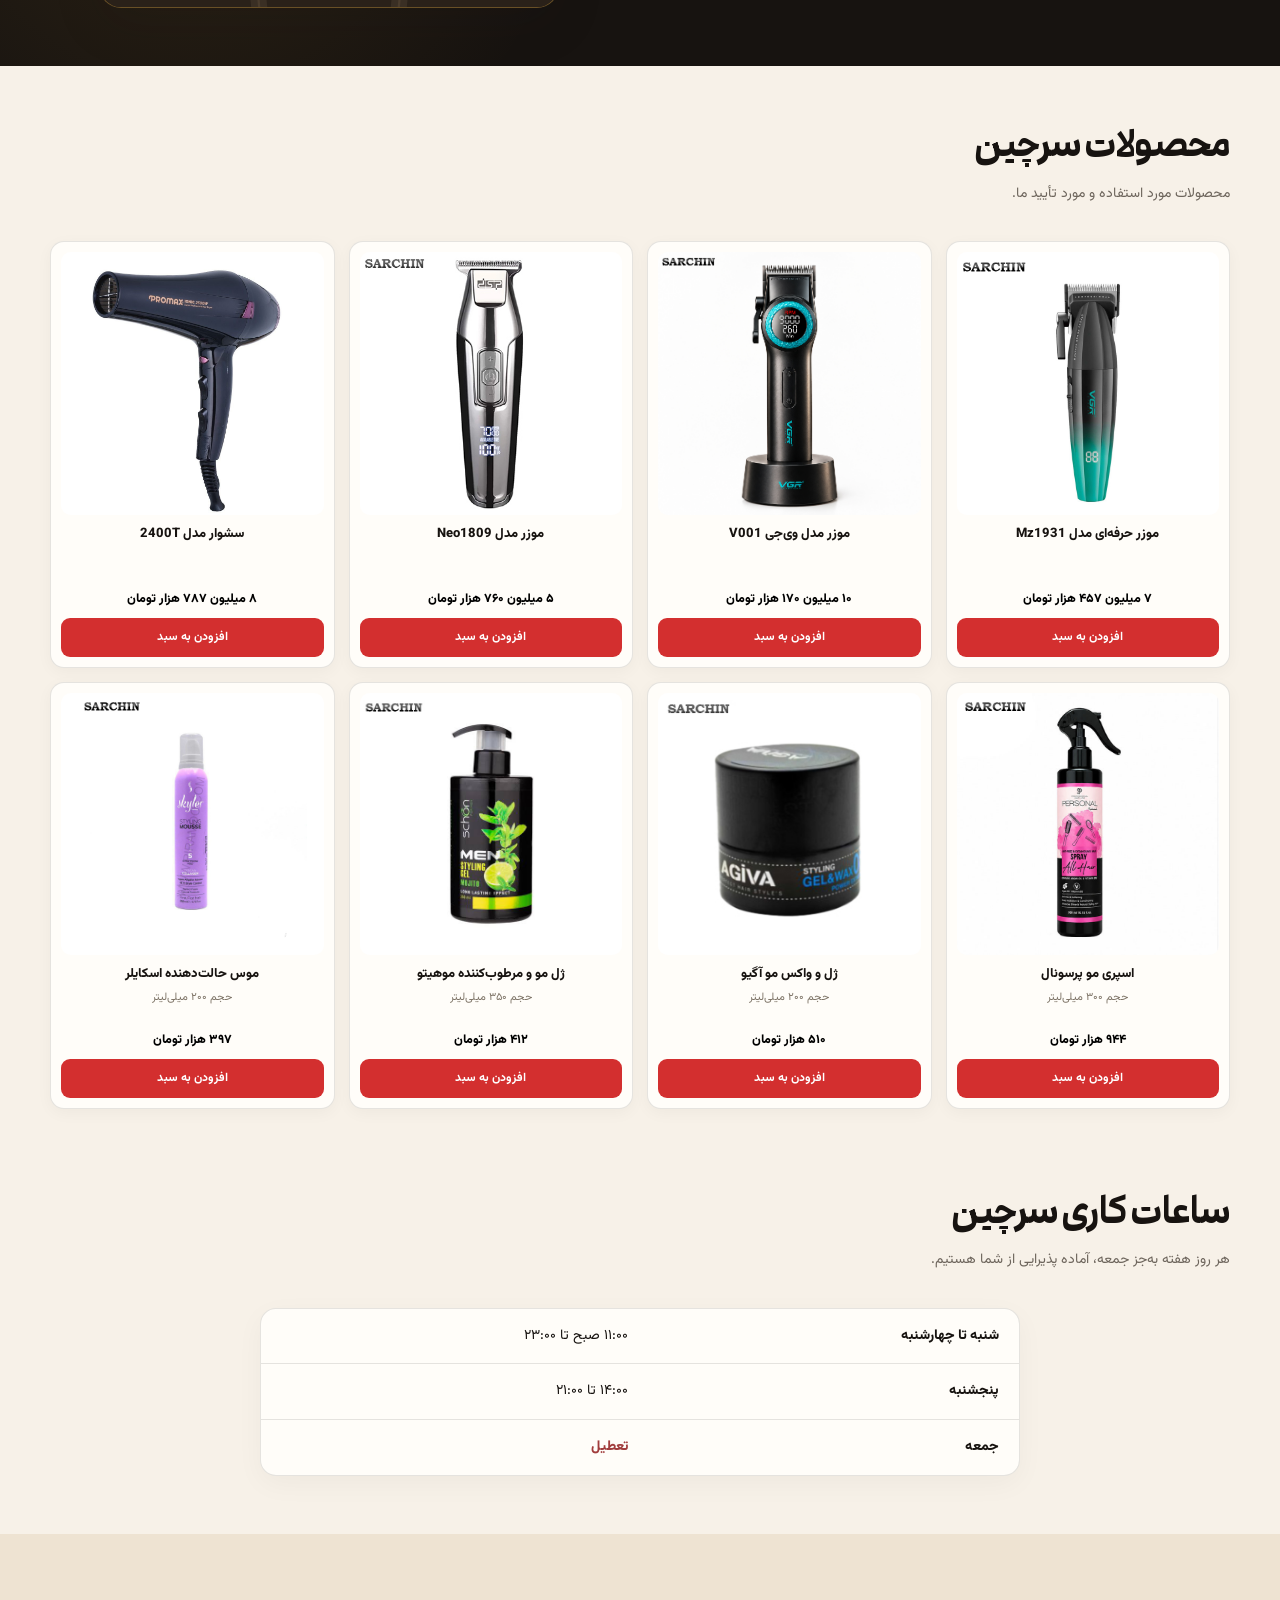
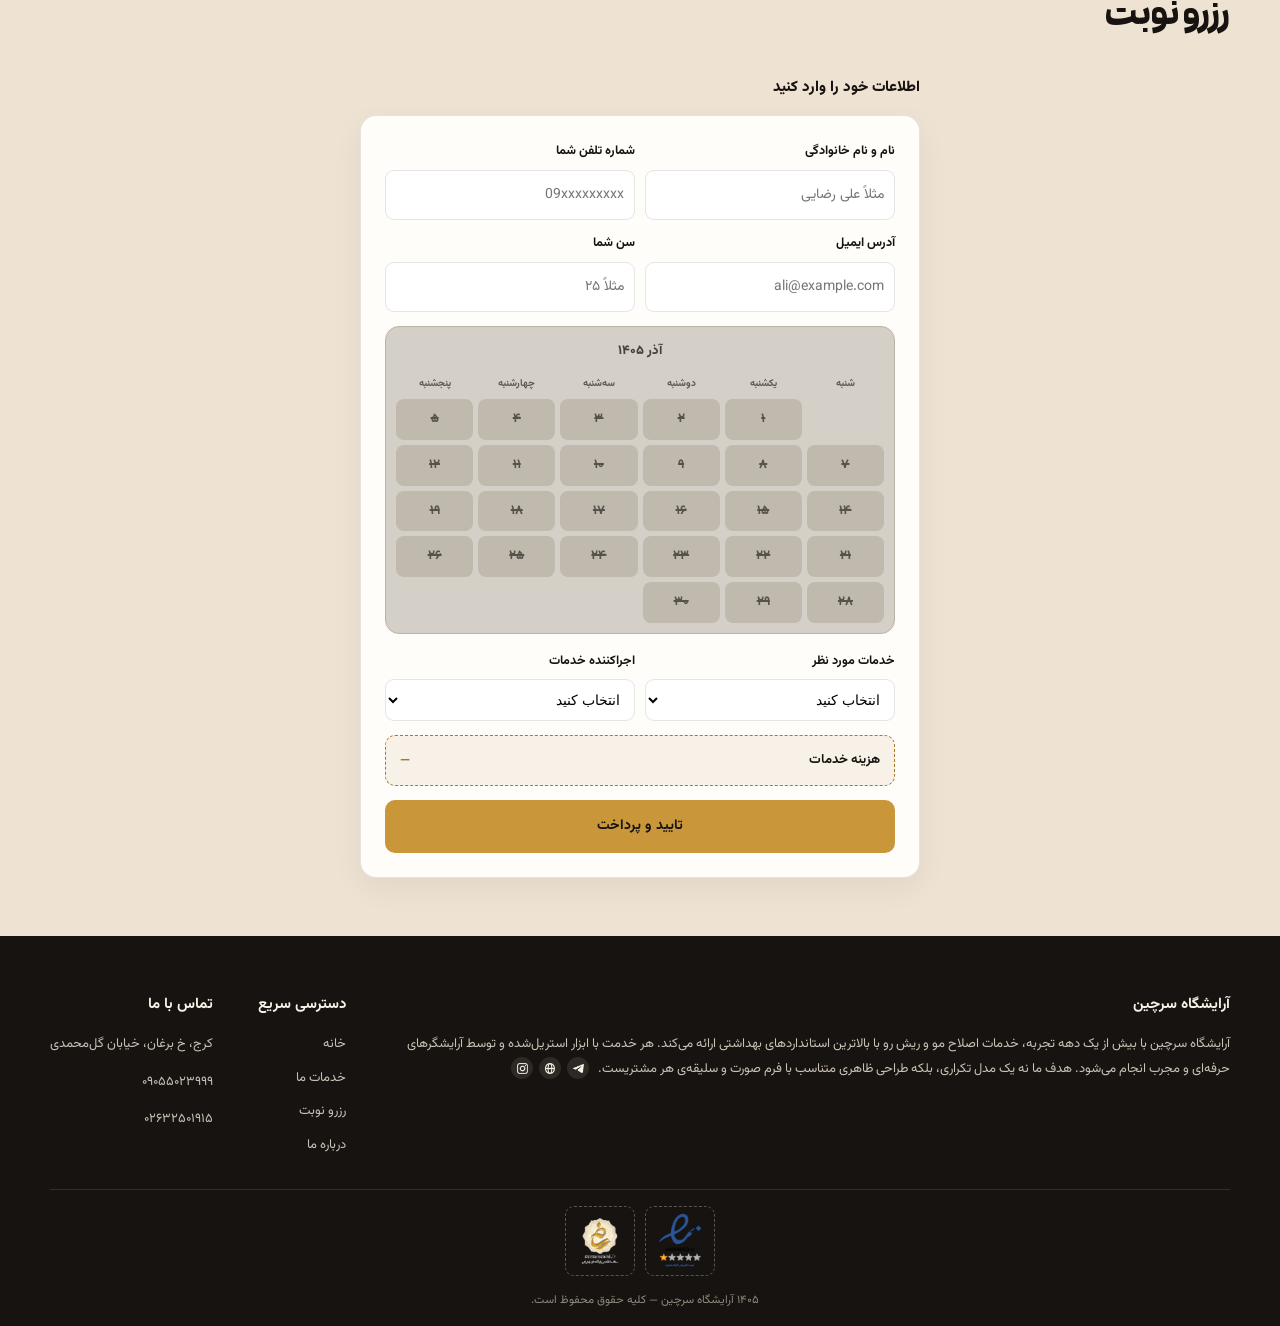
==== commit 6b7ef62a: "index.html" ====
--- a/index.html
+++ b/index.html
@@ -5,7 +5,7 @@
   <meta name="viewport" content="width=device-width, initial-scale=1, viewport-fit=cover">
   <meta name="theme-color" content="#171310">
   <title>آرایشگاه سرچین</title>
-  <link rel="stylesheet" href="style.css">
+  <link rel="stylesheet" href="style.css?v=2">
 </head>
 <body>
 
@@ -120,12 +120,12 @@
 
 <section id="products">
   <div class="wrap">
-    <div class="head"><h2 class="mc-heading">محصولات سرچین</h2><p>محصولات مورد استفاده و مورد تأیید ما، قابل تهیه از آرایشگاه.</p></div>
+    <div class="head"><h2 class="mc-heading">محصولات سرچین</h2><p>محصولات مورد استفاده و مورد تأیید ما.</p></div>
     <div class="prod-row">
-      <div class="prod-card" data-id="mz1931"><a class="pc-link" href="product.html?id=mz1931"><div class="pc-img"><img src="prod-mz1931 one.jpg" alt="موزر حرفه‌ای مدل Mz1931" loading="lazy"></div></a><h3><a href="product.html?id=mz1931">موزر حرفه‌ای مدل Mz1931</a></h3><span class="pc-v">&nbsp;</span><div class="pc-price">۷ میلیون و ۴۵۷ هزار تومان</div><button class="pc-add" type="button" data-add="mz1931">افزودن به سبد</button></div>
-      <div class="prod-card" data-id="v001"><a class="pc-link" href="product.html?id=v001"><div class="pc-img"><img src="Premium Black Barber Clipper on Charging Stand one.jpg" alt="موزر مدل وی‌جی V001" loading="lazy"></div></a><h3><a href="product.html?id=v001">موزر مدل وی‌جی V001</a></h3><span class="pc-v">&nbsp;</span><div class="pc-price">۱۰ میلیون و ۱۷۰ هزار تومان</div><button class="pc-add" type="button" data-add="v001">افزودن به سبد</button></div>
-      <div class="prod-card" data-id="neo1809"><a class="pc-link" href="product.html?id=neo1809"><div class="pc-img"><img src="prod-neo1809 one.jpg" alt="موزر مدل Neo1809" loading="lazy"></div></a><h3><a href="product.html?id=neo1809">موزر مدل Neo1809</a></h3><span class="pc-v">&nbsp;</span><div class="pc-price">۵ میلیون و ۷۶۰ هزار تومان</div><button class="pc-add" type="button" data-add="neo1809">افزودن به سبد</button></div>
-      <div class="prod-card" data-id="dryer"><a class="pc-link" href="product.html?id=dryer"><div class="pc-img"><img src="prod-dryer.jpg" alt="سشوار مدل 2400T" loading="lazy"></div></a><h3><a href="product.html?id=dryer">سشوار مدل 2400T</a></h3><span class="pc-v">&nbsp;</span><div class="pc-price">۸ میلیون و ۷۸۷ هزار تومان</div><button class="pc-add" type="button" data-add="dryer">افزودن به سبد</button></div>
+      <div class="prod-card" data-id="mz1931"><a class="pc-link" href="product.html?id=mz1931"><div class="pc-img"><img src="prod-mz1931 one.jpg" alt="موزر حرفه‌ای مدل Mz1931" loading="lazy"></div></a><h3><a href="product.html?id=mz1931">موزر حرفه‌ای مدل Mz1931</a></h3><span class="pc-v">&nbsp;</span><div class="pc-price">۷ میلیون ۴۵۷ هزار تومان</div><button class="pc-add" type="button" data-add="mz1931">افزودن به سبد</button></div>
+      <div class="prod-card" data-id="v001"><a class="pc-link" href="product.html?id=v001"><div class="pc-img"><img src="Premium Black Barber Clipper on Charging Stand one.jpg" alt="موزر مدل وی‌جی V001" loading="lazy"></div></a><h3><a href="product.html?id=v001">موزر مدل وی‌جی V001</a></h3><span class="pc-v">&nbsp;</span><div class="pc-price">۱۰ میلیون ۱۷۰ هزار تومان</div><button class="pc-add" type="button" data-add="v001">افزودن به سبد</button></div>
+      <div class="prod-card" data-id="neo1809"><a class="pc-link" href="product.html?id=neo1809"><div class="pc-img"><img src="prod-neo1809 one.jpg" alt="موزر مدل Neo1809" loading="lazy"></div></a><h3><a href="product.html?id=neo1809">موزر مدل Neo1809</a></h3><span class="pc-v">&nbsp;</span><div class="pc-price">۵ میلیون ۷۶۰ هزار تومان</div><button class="pc-add" type="button" data-add="neo1809">افزودن به سبد</button></div>
+      <div class="prod-card" data-id="dryer"><a class="pc-link" href="product.html?id=dryer"><div class="pc-img"><img src="prod-dryer.jpg" alt="سشوار مدل 2400T" loading="lazy"></div></a><h3><a href="product.html?id=dryer">سشوار مدل 2400T</a></h3><span class="pc-v">&nbsp;</span><div class="pc-price">۸ میلیون ۷۸۷ هزار تومان</div><button class="pc-add" type="button" data-add="dryer">افزودن به سبد</button></div>
       <div class="prod-card" data-id="spray"><a class="pc-link" href="product.html?id=spray"><div class="pc-img"><img src="prod-spray.jpg" alt="اسپری مو پرسونال" loading="lazy"></div></a><h3><a href="product.html?id=spray">اسپری مو پرسونال</a></h3><span class="pc-v">حجم ۳۰۰ میلی‌لیتر</span><div class="pc-price">۹۴۴ هزار تومان</div><button class="pc-add" type="button" data-add="spray">افزودن به سبد</button></div>
       <div class="prod-card" data-id="agiva"><a class="pc-link" href="product.html?id=agiva"><div class="pc-img"><img src="prod-agiva.jpg" alt="ژل و واکس مو آگیو" loading="lazy"></div></a><h3><a href="product.html?id=agiva">ژل و واکس مو آگیو</a></h3><span class="pc-v">حجم ۲۰۰ میلی‌لیتر</span><div class="pc-price">۵۱۰ هزار تومان</div><button class="pc-add" type="button" data-add="agiva">افزودن به سبد</button></div>
       <div class="prod-card" data-id="mojito"><a class="pc-link" href="product.html?id=mojito"><div class="pc-img"><img src="prod-mojito.jpg" alt="ژل مو و مرطوب‌کننده موهیتو" loading="lazy"></div></a><h3><a href="product.html?id=mojito">ژل مو و مرطوب‌کننده موهیتو</a></h3><span class="pc-v">حجم ۳۵۰ میلی‌لیتر</span><div class="pc-price">۴۱۲ هزار تومان</div><button class="pc-add" type="button" data-add="mojito">افزودن به سبد</button></div>
--- a/style.css
+++ b/style.css
@@ -618,3 +618,56 @@
 .ck-d{color:#2e7d32}
 /* پایین کادرها هم‌تراز پایین عکس اصلی (نه ردیف thumbnailها) */
 @media(min-width:861px){.pp-grid:has(.pp-thumbs) .pp-info{margin-bottom:70px}}
+
+/* =====================================================================
+   اصلاحات نهایی (این بخش باید آخر فایل بماند)
+   ===================================================================== */
+
+/* ---- هدر: سبد خرید و دکمه حساب همیشه هم‌تراز و وسط‌چین عمودی ---- */
+.hdr-tools{display:flex;align-items:center;align-self:center;gap:10px;height:100%}
+.hdr-cart{flex:none;margin:0;align-self:center}
+.hdr-tools .acct{display:flex;align-items:center;align-self:center}
+
+@media(max-width:860px){
+  /* ردیف اول: لوگو (راست) | سبد + حساب (دقیقاً وسط) | تلفن (چپ) */
+  .hdr-in{grid-template-columns:repeat(5,minmax(0,1fr));grid-template-rows:46px 34px}
+  .hdr-tools{
+    display:flex;grid-row:1;grid-column:2 / 5;justify-self:center;
+    align-items:center;justify-content:center;gap:8px;height:46px;min-width:0
+  }
+  .hdr-tools .hdr-cart{grid-row:auto;grid-column:auto;justify-self:auto;width:34px;height:34px}
+  .hdr-tools .acct{grid-row:auto;grid-column:auto;justify-self:auto;min-width:0}
+  .brand,.brand-logo{grid-row:1;grid-column:1;justify-self:center}
+  .hdr-phone-m{grid-row:1;grid-column:5;justify-self:center}
+}
+
+/* ---- قیمت کارت محصول: هم‌تراز پایین کارت، دو خطی هم مرتب ---- */
+.prod-card .pc-price{
+  margin-top:auto;padding-top:6px;min-height:3.4em;
+  display:flex;align-items:flex-end;justify-content:center;
+  line-height:1.7;text-wrap:balance
+}
+.prod-card .pc-add{margin-top:8px}
+
+/* ---- خدمات زیبایی: کارت‌های کوچک‌تر و شیک‌تر ---- */
+.svc-row{justify-content:center;gap:12px;padding:4px 2px 12px}
+.svc-card{
+  flex:1 1 0;min-width:0;max-width:250px;height:250px;border-radius:14px;
+  border:1px solid rgba(201,151,58,.38);
+  box-shadow:0 6px 20px rgba(31,24,17,.10)
+}
+.svc-card::before{background:linear-gradient(to top,rgba(201,151,58,.16),transparent 55%)}
+.svc-card::after{background:linear-gradient(to top,rgba(15,10,5,.82) 0%,rgba(15,10,5,.2) 52%,transparent 100%)}
+.svc-txt{padding:14px 12px 15px}
+.svc-card h3{font-size:16px;margin:0}
+.svc-cta{
+  display:inline-block;margin:9px auto 0;padding-top:8px;min-width:70%;
+  border-top:1px solid rgba(201,151,58,.6);font-size:11px;color:rgba(255,255,255,.82)
+}
+.svc-card:hover,.svc-card:focus-visible{transform:translateY(-3px)}
+.svc-card:hover img{transform:scale(1.05)}
+@media(max-width:860px){
+  .svc-row{justify-content:flex-start}
+  .svc-card{flex:0 0 52%;max-width:none;height:215px}
+  .svc-card h3{font-size:15px}
+}
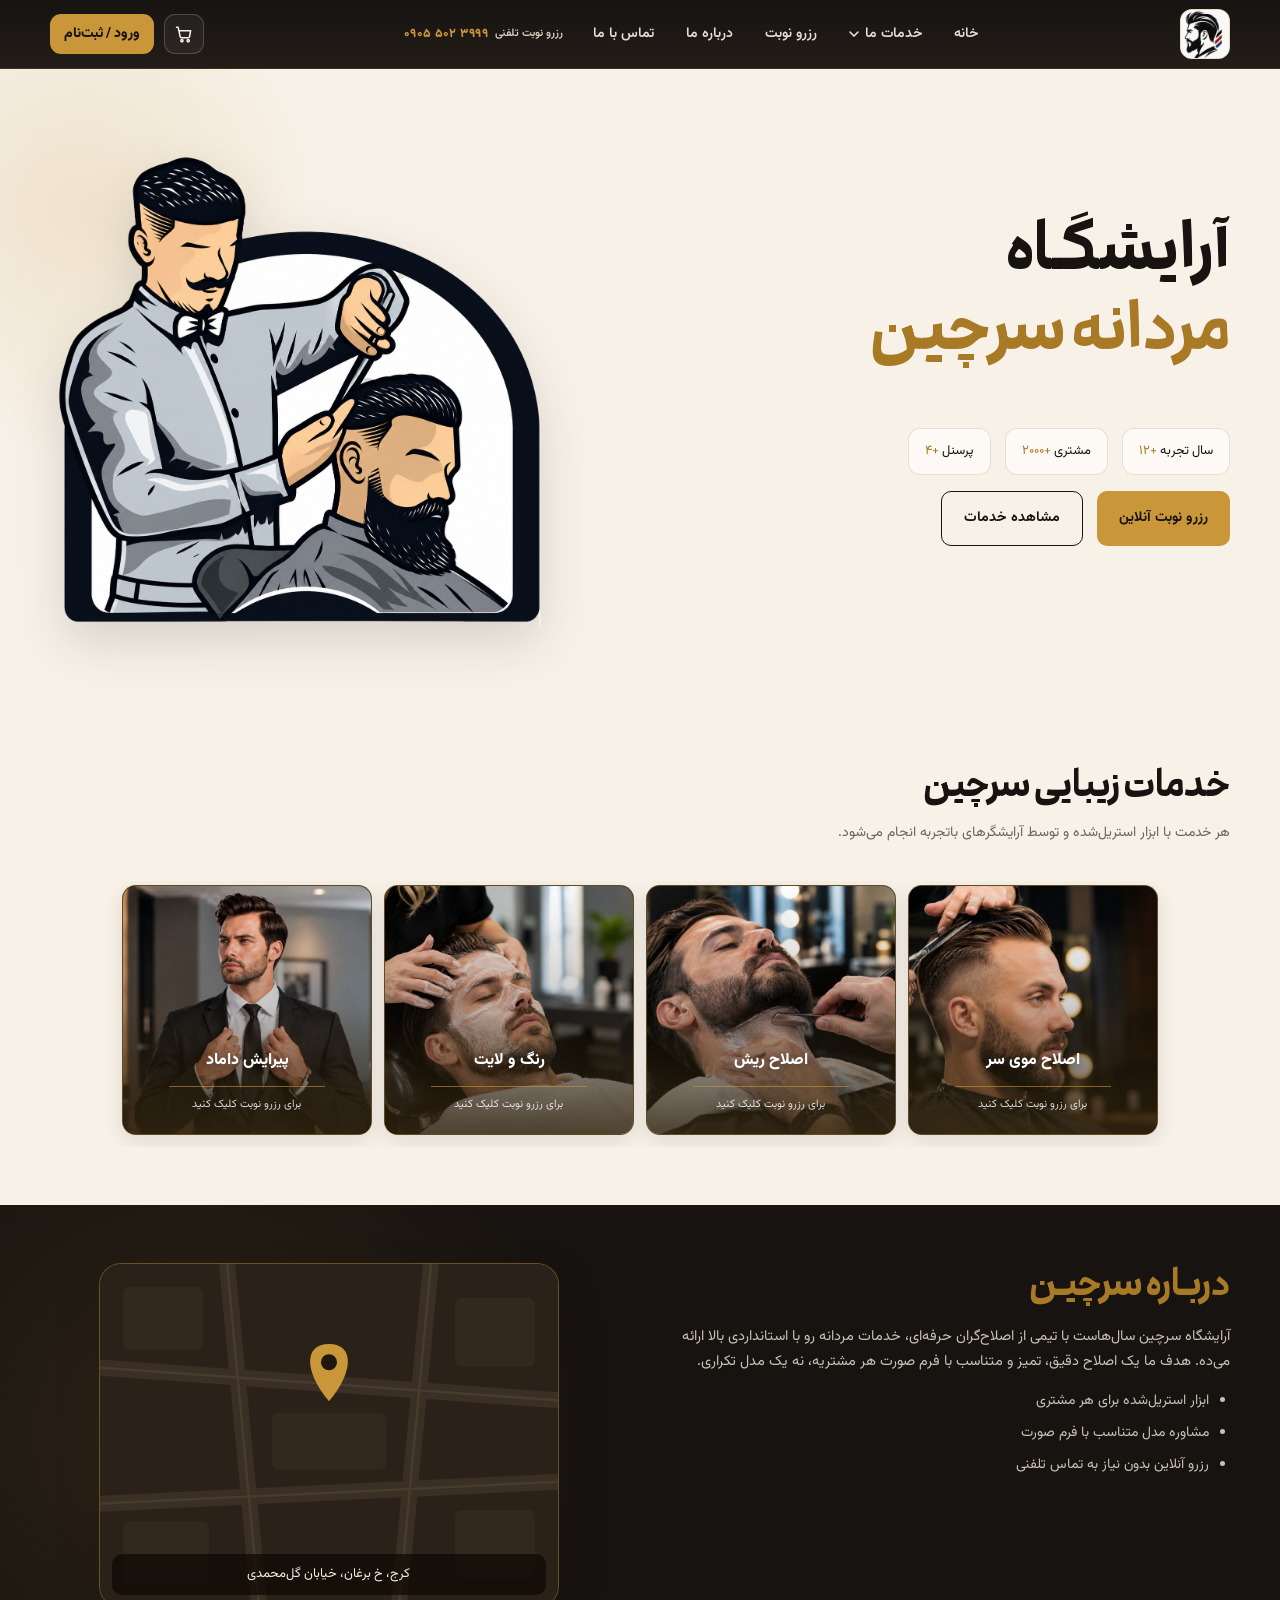
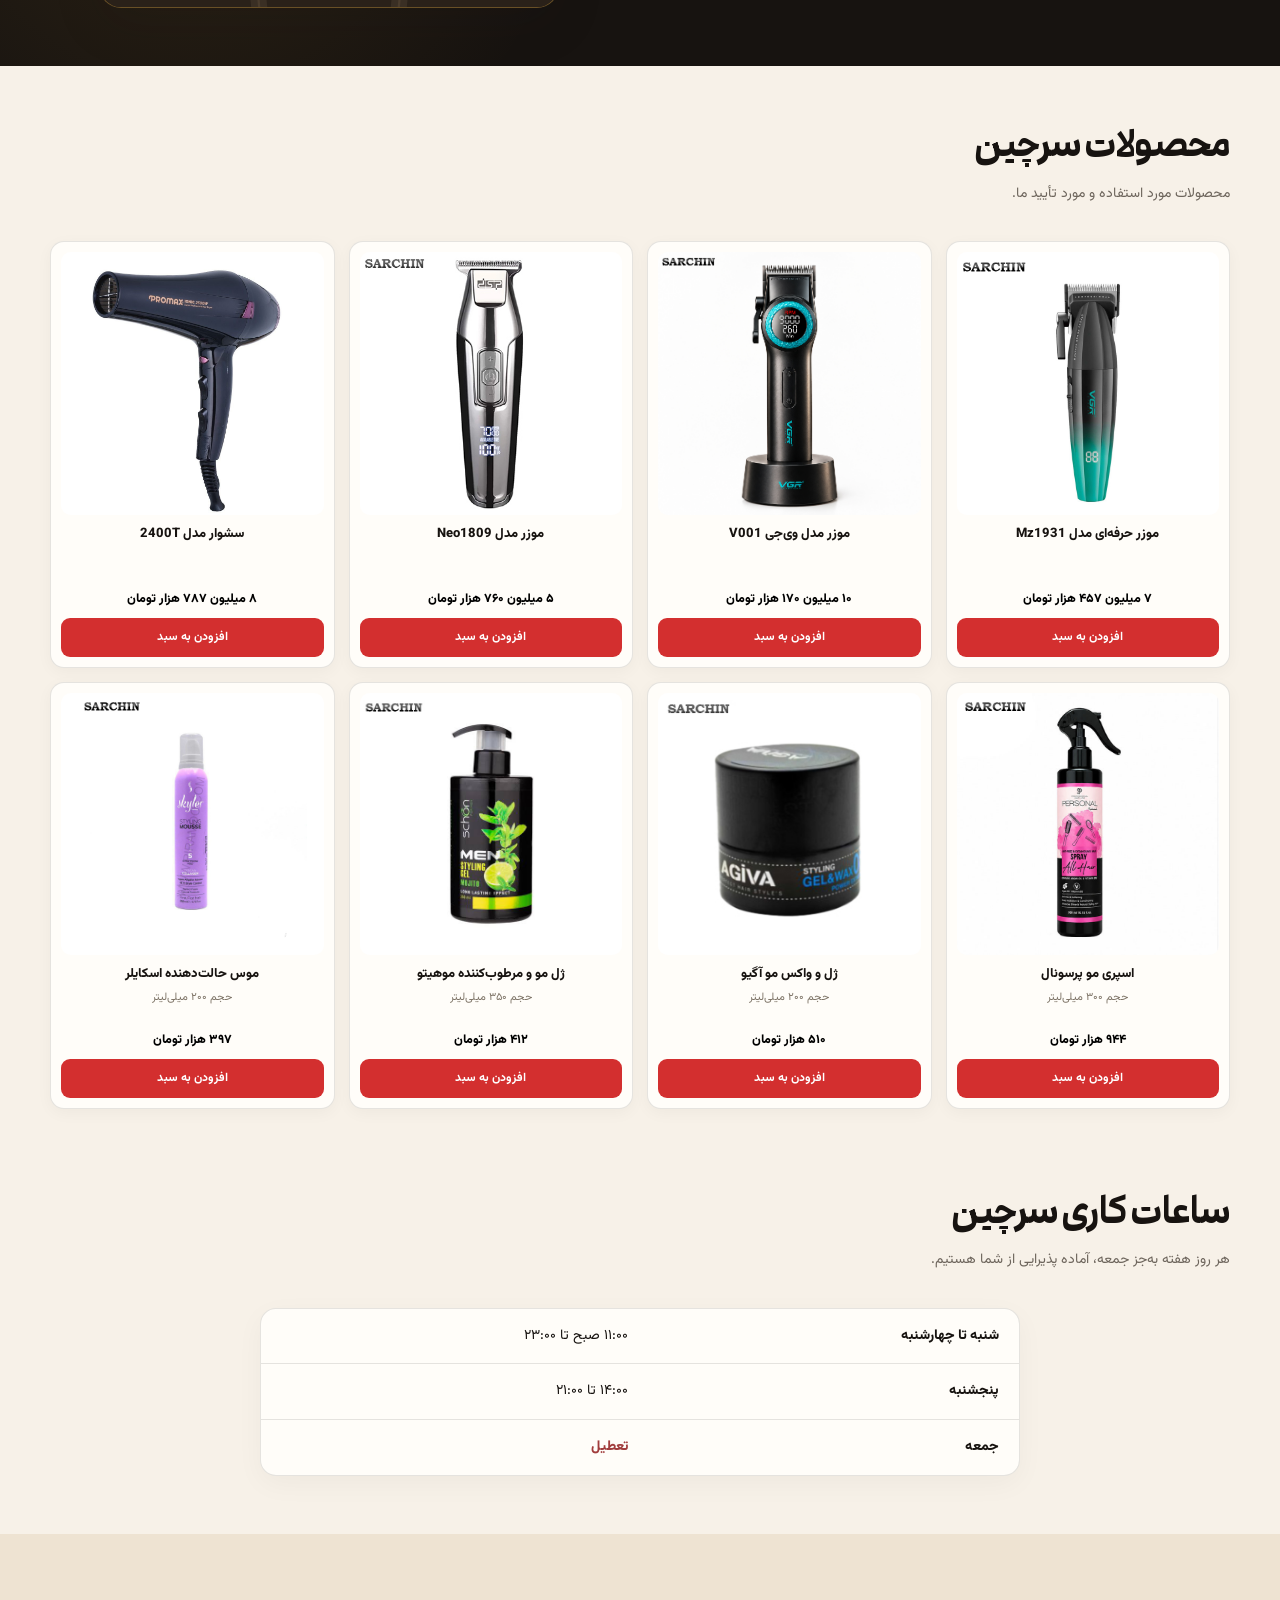
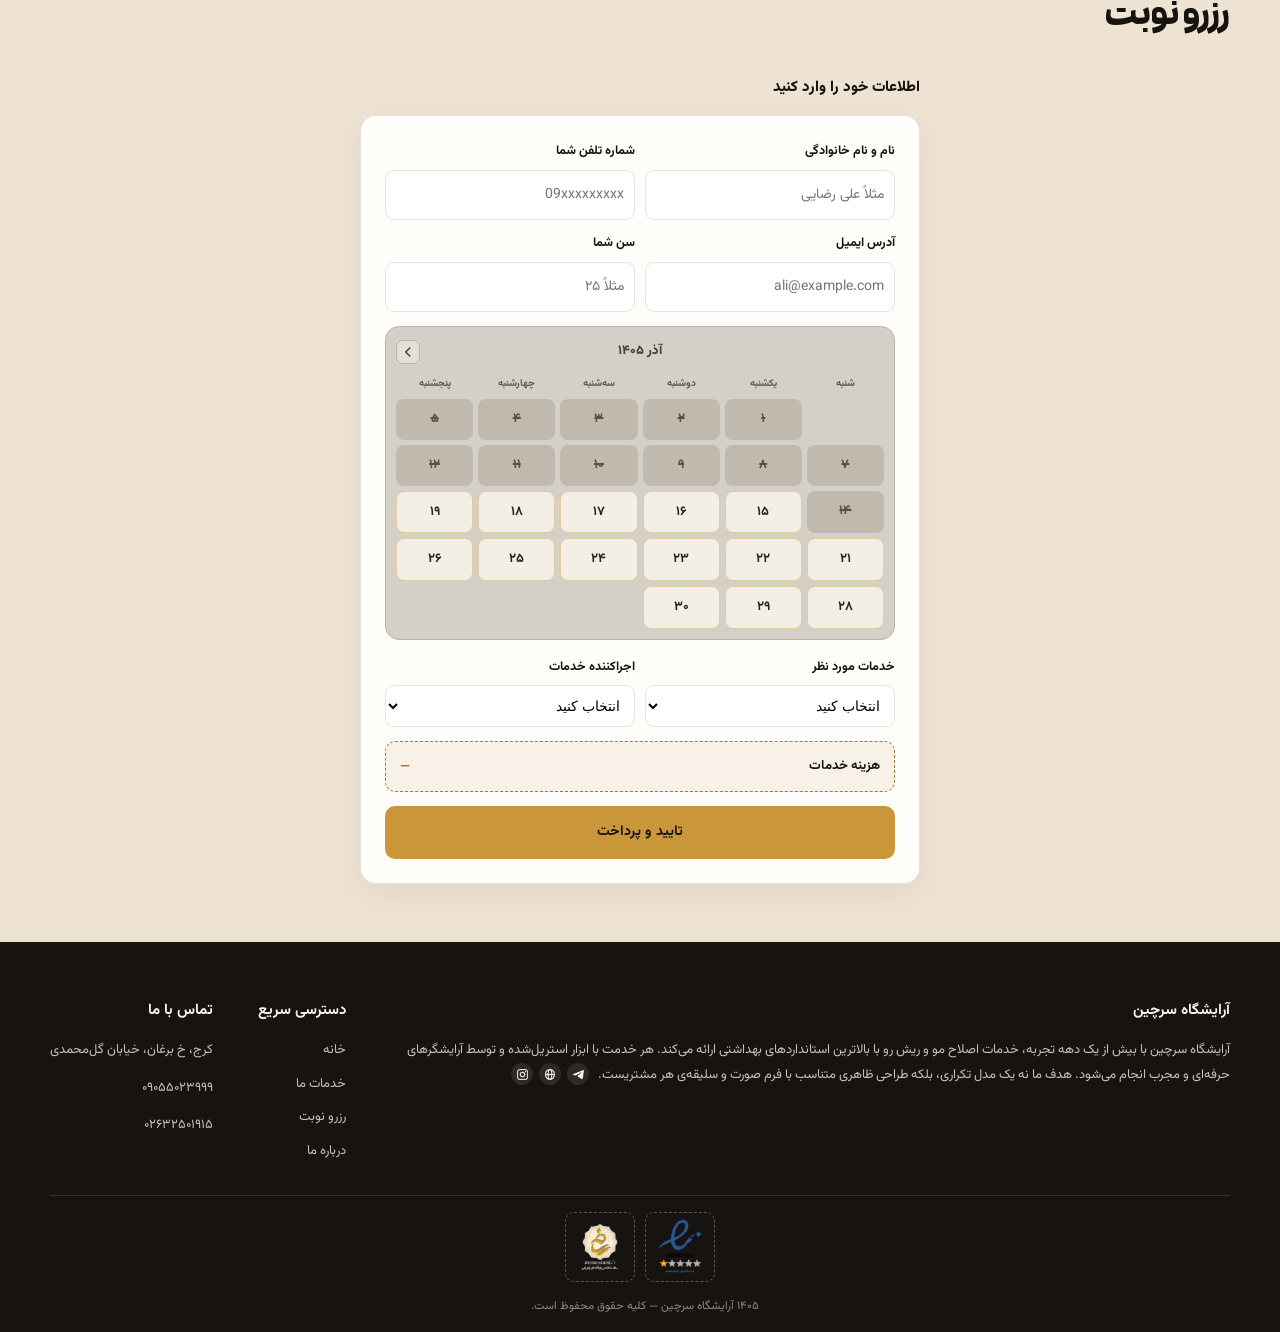
==== commit 2b546582: "index.html" ====
--- a/index.html
+++ b/index.html
@@ -5,7 +5,7 @@
   <meta name="viewport" content="width=device-width, initial-scale=1, viewport-fit=cover">
   <meta name="theme-color" content="#171310">
   <title>آرایشگاه سرچین</title>
-  <link rel="stylesheet" href="style.css?v=2">
+  <link rel="stylesheet" href="style.css?v=9">
 </head>
 <body>
 
@@ -325,27 +325,66 @@
   window.addEventListener('load',()=>{setTimeout(fixHashScroll,60);setTimeout(fixHashScroll,350)});
 })();
 
-/* ---- تقویم ماه جاری (شمسی): شنبه تا پنجشنبه، همه خط‌خورده ---- */
+/* ---- تقویم رزرو (شمسی، به‌وقت تهران): بازه‌ی رزرو = ۳۰ روز از امروز؛ روزهای گذشته بسته؛ امروز از ساعت ۲۱ به بعد بسته ---- */
 (function(){
   const grid=document.getElementById('calGrid'),title=document.getElementById('calTitle');
-  let cells=[],pad=0,label='مهر ۱۴۰۵';
-  try{
-    const fa=n=>n.toLocaleString('fa-IR',{useGrouping:false});
-    const fmt=new Intl.DateTimeFormat('en-u-ca-persian',{month:'numeric',day:'numeric'});
-    const pp=dt=>{const o={};fmt.formatToParts(dt).forEach(x=>o[x.type]=+x.value);return o};
-    const t=new Date();t.setHours(12,0,0,0);
-    const p0=pp(t),first=new Date(t);first.setDate(t.getDate()-(p0.day-1));
-    const cur=new Date(first);
-    for(let i=0;i<32&&pp(cur).month===p0.month;i++){cells.push({idx:(cur.getDay()+1)%7,d:pp(cur).day});cur.setDate(cur.getDate()+1)}
-    pad=cells[0].idx===6?0:cells[0].idx;
-    cells=cells.filter(c=>c.idx!==6).map(c=>fa(c.d));
-    const lp={};new Intl.DateTimeFormat('fa-IR-u-ca-persian',{month:'long',year:'numeric'}).formatToParts(t).forEach(x=>lp[x.type]=x.value);label=lp.month+' '+lp.year;
-  }catch(e){
-    pad=4;cells=[];for(let d=1;d<=30;d++){if(![3,10,17,24].includes(d))cells.push(String(d).replace(/\d/g,x=>'۰۱۲۳۴۵۶۷۸۹'[x]))}
+  const CLOSE_HOUR=21,TZ='Asia/Tehran',WINDOW=30,MAX_OFFSET=1;
+  const fa=n=>(+n).toLocaleString('fa-IR',{useGrouping:false});
+  const pf=new Intl.DateTimeFormat('en-u-ca-persian',{timeZone:'UTC',year:'numeric',month:'numeric',day:'numeric'});
+  const pp=dt=>{const o={};pf.formatToParts(dt).forEach(x=>{if(x.type!=='literal')o[x.type]=parseInt(x.value,10)});return o};
+  const monthName=dt=>{const o={};new Intl.DateTimeFormat('fa-IR-u-ca-persian',{timeZone:'UTC',month:'long',year:'numeric'}).formatToParts(dt).forEach(x=>o[x.type]=x.value);return o.month+' '+o.year};
+  const ARW={l:'<svg width="14" height="14" viewBox="0 0 24 24" fill="none" stroke="currentColor" stroke-width="2.6" stroke-linecap="round" stroke-linejoin="round" aria-hidden="true"><path d="M15 5l-7 7 7 7"/></svg>',
+             r:'<svg width="14" height="14" viewBox="0 0 24 24" fill="none" stroke="currentColor" stroke-width="2.6" stroke-linecap="round" stroke-linejoin="round" aria-hidden="true"><path d="M9 5l7 7-7 7"/></svg>'};
+  function nowTehran(){
+    const o={};new Intl.DateTimeFormat('en-US',{timeZone:TZ,year:'numeric',month:'numeric',day:'numeric',hour:'numeric',hourCycle:'h23'}).formatToParts(new Date()).forEach(x=>{if(x.type!=='literal')o[x.type]=parseInt(x.value,10)});
+    return{date:new Date(Date.UTC(o.year,o.month-1,o.day,12)),hour:o.hour};
   }
-  title.textContent=label;
-  for(let i=0;i<pad;i++)grid.appendChild(Object.assign(document.createElement('i'),{className:'e'}));
-  cells.forEach(t=>{const i=document.createElement('i');i.textContent=t;grid.appendChild(i)});
+  /* ساخت خانه‌های یک ماه (offset: ۰ = ماه جاری، ۱ = ماه بعد) */
+  function build(offset,today,hour){
+    const tp=pp(today);
+    let first=new Date(today);first.setUTCDate(today.getUTCDate()-(tp.day-1));
+    if(offset){const c=new Date(first);do{c.setUTCDate(c.getUTCDate()+1)}while(pp(c).month===tp.month);first=c}
+    const fp=pp(first),cells=[],cur=new Date(first);
+    while(pp(cur).month===fp.month){
+      const d=pp(cur).day,idx=(cur.getUTCDay()+1)%7; /* شنبه=۰ ... جمعه=۶ */
+      if(idx!==6){
+        const diff=Math.round((cur-today)/86400000); /* فاصله از امروز به روز */
+        const closed=diff<0||(diff===0&&hour>=CLOSE_HOUR)||diff>=WINDOW;
+        cells.push({idx,d,key:fp.year+'-'+fp.month+'-'+d,closed});
+      }
+      cur.setUTCDate(cur.getUTCDate()+1);
+    }
+    return{first,fp,cells};
+  }
+  let offset=0,selected=null;
+  window.getBookingDate=()=>selected;
+  function render(){
+    const {date:today,hour}=nowTehran();
+    const nextM=build(1,today,hour),hasNext=nextM.cells.some(c=>!c.closed);
+    if(!hasNext)offset=0;
+    const m=offset?nextM:build(0,today,hour),cells=m.cells,first=m.first,fp=m.fp;
+    if(selected&&selected.key.split('-')[1]==fp.month&&!cells.some(c=>c.key===selected.key&&!c.closed))selected=null;
+    title.innerHTML=(offset===0&&hasNext?'<button type="button" class="cal-nav cal-next" data-n="1" aria-label="ماه بعد">'+ARW.l+'</button>':'')+
+      (offset>0?'<button type="button" class="cal-nav cal-prev" data-n="0" aria-label="ماه قبل">'+ARW.r+'</button>':'')+
+      '<span>'+monthName(first)+'</span>';
+    grid.innerHTML='';
+    for(let i=0;i<cells[0].idx;i++)grid.appendChild(Object.assign(document.createElement('i'),{className:'e'}));
+    cells.forEach(c=>{
+      const el=document.createElement('i');el.textContent=fa(c.d);
+      if(c.closed){el.className='x';el.setAttribute('aria-disabled','true')}
+      else{
+        el.className='ok-d'+(selected&&selected.key===c.key?' sel':'');el.tabIndex=0;el.setAttribute('role','button');
+        const pick=()=>{selected={key:c.key,label:fa(c.d)+' '+monthName(first).split(' ')[0]};const er=document.getElementById('calErr');if(er)er.style.display='none';render()};
+        el.onclick=pick;el.onkeydown=e=>{if(e.key==='Enter'||e.key===' '){e.preventDefault();pick()}};
+      }
+      grid.appendChild(el);
+    });
+  }
+  title.addEventListener('click',e=>{const b=e.target.closest('.cal-nav');if(!b)return;offset=b.dataset.n==='1'?1:0;render()});
+  const err=document.createElement('div');err.id='calErr';err.className='cal-err';err.textContent='لطفاً یک روز برای نوبت انتخاب کنید.';
+  document.getElementById('cal').after(err);
+  render();
+  setInterval(render,60000); /* بسته شدن خودکار روز، ساعت ۲۱ و تغییر ماه/روز بعد از نیمه‌شب */
 })();
 
 /* ---- هزینه‌ی خدمات ---- */
@@ -406,7 +445,12 @@
 const phoneInput=document.getElementById('phone');
 phoneInput.addEventListener('input',()=>{phoneInput.value=phoneInput.value.replace(/[^0-9]/g,'')});
 
-formEl.addEventListener('submit',e=>{e.preventDefault();document.getElementById('ok').style.display='block'});
+formEl.addEventListener('submit',e=>{
+  e.preventDefault();
+  const sel=window.getBookingDate&&window.getBookingDate(),ok=document.getElementById('ok'),er=document.getElementById('calErr');
+  if(!sel){ok.style.display='none';if(er){er.style.display='block';document.getElementById('cal').scrollIntoView({behavior:'smooth',block:'center'})}return}
+  ok.textContent='نوبت شما برای '+sel.label+' ثبت شد. منتظرتون هستیم!';ok.style.display='block';
+});
 
 /* ---- Auth modal (ورود / ثبت‌نام) ---- */
 const authModal=document.getElementById('authModal');
--- a/style.css
+++ b/style.css
@@ -671,3 +671,30 @@
   .svc-card{flex:0 0 52%;max-width:none;height:215px}
   .svc-card h3{font-size:15px}
 }
+
+/* ---- هم‌اندازه شدن دکمه حساب و آیکون سبد خرید ---- */
+.hdr-tools .hdr-cart,.hdr-tools .acct-btn{height:40px;box-sizing:border-box;border-radius:11px}
+.hdr-tools .hdr-cart{width:40px}
+.hdr-tools .acct-btn,.hdr-tools .acct-btn.logged{padding-block:0;line-height:1}
+.hdr-tools .acct-btn.logged{padding-inline:8px 10px}
+@media(max-width:860px){
+  .hdr-tools .hdr-cart,.hdr-tools .acct-btn{height:34px;border-radius:9px}
+  .hdr-tools .hdr-cart{width:34px}
+  .hdr-tools .acct-btn{padding-inline:12px}
+  .hdr-tools .acct-btn.logged{padding-inline:6px 10px}
+  .hdr-tools .acct-av{width:24px;height:24px}
+}
+
+/* ---- تقویم رزرو: روزهای قابل رزرو، انتخاب‌شده و ناوبری ماه ---- */
+.cal-t{position:relative;display:flex;align-items:center;justify-content:center;text-align:center;width:100%}
+.cal-t span{display:block;width:100%;text-align:center}
+.cal-nav{position:absolute;top:50%;transform:translateY(-50%);width:24px;height:24px;display:flex;align-items:center;justify-content:center;border-radius:7px;border:1px solid #b9b3a8;background:#e4e0d8;color:#46423d;cursor:pointer;padding:0}
+.cal-next{left:0}
+.cal-prev{right:0}
+.cal-nav:disabled{opacity:.35;cursor:default}
+.cal-g i.x{background:#bfb9ae;color:#57524b;text-decoration:line-through;text-decoration-thickness:1.6px;cursor:not-allowed}
+.cal-g i.ok-d{background:#f3efe6;color:#2b2620;text-decoration:none;cursor:pointer;border:1px solid #c9973a66;transition:background .15s,transform .15s}
+.cal-g i.ok-d:hover{background:#ead9b3;transform:translateY(-1px)}
+.cal-g i.ok-d.sel{background:#c9973a;color:#fff;border-color:#c9973a}
+.cal-err{display:none;color:#b3261e;font-size:12.5px;margin:-8px 2px 14px}
+
